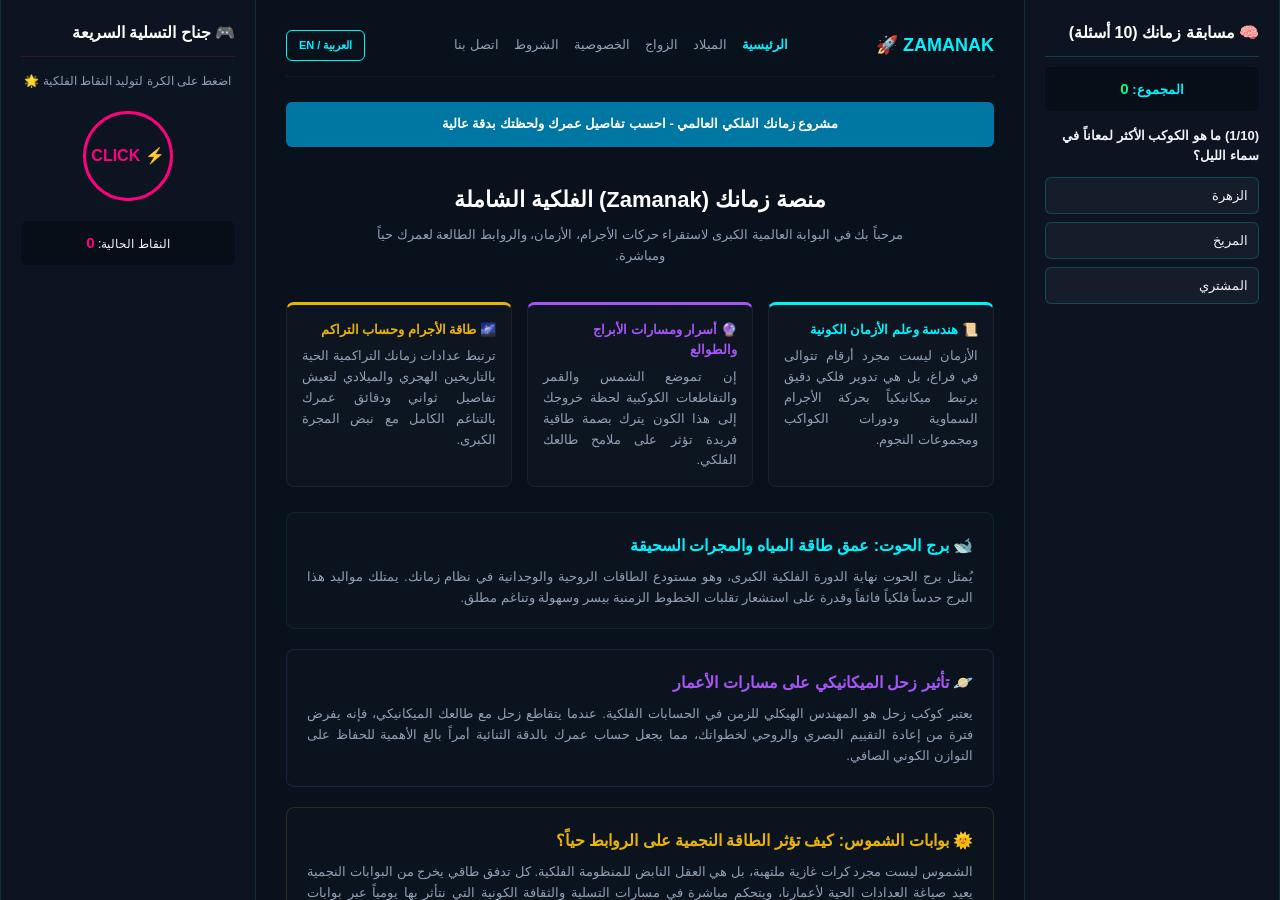
==== index.html @ 7b74ba45 "Update index.html" ====
<!DOCTYPE html>
<html lang="ar" dir="rtl">
<head>
    <meta charset="UTF-8">
    <meta name="viewport" content="width=device-width, initial-scale=1.0">
    <title>ZAMANAK - الرئيسية المصلحة</title>
  <link rel="stylesheet" href="style.css?v=1.1">

</head>
<body> 

    <div class="zamanak-container">
        
        <!-- 🧩 الجناح الأيسر: مسابقة الـ 10 أسئلة التفاعلية -->
        <div class="left-wing">
            <h3 id="leftWingTitle" style="font-size:16px; color:#fff;">🧠 مسابقة زمانك الفلكية</h3>
            <hr style="border:0; border-top:1px solid rgba(0,242,254,0.2); margin:10px 0;">
            
            <div class="quiz-counters">
                <span style="font-weight:bold; color:var(--neon-cyan);">المجموع: </span>
                <span id="liveQuizScore" style="color:#00ff87; font-weight:bold; font-size:15px;">0</span>
            </div>

            <div id="quizBox">
                <p id="quizQuestionText" style="font-weight:600; font-size:13px; margin-bottom:10px; color:var(--text-main);"></p>
                <div id="quizOptionsContainer"></div>
            </div>
        </div>

        <!-- 🚀 المحتوى المركزي: الكروت والمقالات الفلكية الوفيرة -->
        <div class="center-content">
            <header class="zamanak-header">
                <div style="font-weight:900; color:var(--neon-cyan); font-size:18px;">ZAMANAK 🚀</div>
                <nav class="zamanak-nav">
                    <a href="index.html" class="active">الرئيسية</a>
                    <a href="#">الميلاد</a>
                    <a href="#">الزواج</a>
                    <a href="#">الخصوصية</a>
                    <a href="#">الشروط</a>
                    <a href="#">اتصل بنا</a>
                </nav>
                <button id="langSwitcher" class="zamanak-btn" style="font-size:11px;">العربية / EN</button>
            </header>

            <div class="top-announcement" id="announcementText"></div>

            <section style="text-align:center; padding:10px 0;">
                <h1 id="mainTitleText" style="font-size:22px; color:#fff; margin-bottom:8px;"></h1>
                <p id="welcomeText" style="color:var(--text-muted); font-size:13px; max-width:550px; margin:0 auto;"></p>
            </section>

            <!-- صف الكروت الثلاثية المستقرة -->
            <div class="cards-row">
                <div class="zamanak-card">
                    <h4 id="c1Title" style="color:var(--neon-cyan); margin-bottom:6px;"></h4>
                    <p id="c1Desc" style="color:var(--text-muted); text-align:justify;"></p>
                </div>
                <div class="zamanak-card" style="border-top-color: #a855f7;">
                    <h4 id="c2Title" style="color:#a855f7; margin-bottom:6px;"></h4>
                    <p id="c2Desc" style="color:var(--text-muted); text-align:justify;"></p>
                </div>
                <div class="zamanak-card" style="border-top-color: #eab308;">
                    <h4 id="c3Title" style="color:#eab308; margin-bottom:6px;"></h4>
                    <p id="c3Desc" style="color:var(--text-muted); text-align:justify;"></p>
                </div>
            </div>

            <!-- المقالات الفلكية التخصصية لملء الفراغ -->
            <div class="article-box">
                <h3 id="art1TitleText"></h3>
                <p id="art1BodyText" style="color:var(--text-muted); font-size:13px; text-align:justify;"></p>
            </div>
            <div class="article-box" style="border-color: rgba(168, 85, 247, 0.15);">
                <h3 id="art2TitleText" style="color:#a855f7;"></h3>
                <p id="art2BodyText" style="color:var(--text-muted); font-size:13px; text-align:justify;"></p>
            </div>
            <div class="article-box" style="border-color: rgba(234, 179, 8, 0.15);">
                <h3 id="art3TitleText" style="color:#eab308;"></h3>
                <p id="art3BodyText" style="color:var(--text-muted); font-size:13px; text-align:justify;"></p>
            </div>
        </div>

        <!-- 🎮 الجناح الأيمن: لعبة تسلية الماوس السريعة -->
        <div class="right-wing">
            <h3 id="rightWingTitle" style="font-size:16px; color:#fff;">🎮 تسلية الماوس</h3>
            <hr style="border:0; border-top:1px solid rgba(255,0,127,0.2); margin:10px 0;">
            
            <div style="text-align:center; margin-top:15px;">
                <p style="font-size:12px; color:var(--text-muted);" id="clickActionText"></p>
                <div class="clicker-ball" id="mouseBallClicker">⚡ CLICK</div>
                
                <div style="background:rgba(0,0,0,0.3); padding:10px; border-radius:6px; font-size:12px; margin-top:15px;">
                    <span id="scorePrefix"></span>
                    <span id="liveGameScore" style="color:var(--neon-pink); font-weight:bold; font-size:15px;">0</span>
                </div>
            </div>
        </div>

    </div>

    <script src="script.js"></script>
</body>
</html>
---- style.css ----
/* --- إعدادات فلكية أساسية وجذور التصميم للمنصة --- */
:root {
    --bg-dark: #070b12;
    --neon-cyan: #00f2fe;
    --neon-pink: #ff007f;
    --neon-glow: 0 0 10px rgba(0, 242, 254, 0.3);
    --panel-bg: rgba(13, 22, 37, 0.85);
    --text-main: #f0f4f8;
    --text-muted: #8fa0b5;
}

* {
    box-sizing: border-box;
    margin: 0;
    padding: 0;
    font-family: 'Segoe UI', Tahoma, Geneva, Verdana, sans-serif;
}

body {
    background-color: var(--bg-dark);
    color: var(--text-main);
    overflow-x: hidden;
    line-height: 1.6;
}

/* --- نظام الروقان الثلاثي الحاسم والمثبت هندسياً --- */
.zamanak-container {
    display: flex;
    flex-direction: row; /* إلزام المتصفح بالترتيب الأفقي منعاً للقفز */
    width: 100%;
    min-height: 100vh;
}

/* الجناح الأيسر - مسابقة زمانك (20% ثابتة لا تزيد ولا تنقص) */
.left-wing {
    width: 20%;
    min-width: 20%;
    max-width: 20%;
    background: var(--panel-bg);
    border-left: 1px solid rgba(0, 242, 254, 0.15);
    border-right: 1px solid rgba(0, 242, 254, 0.15);
    padding: 20px;
    height: 100vh;
    overflow-y: auto;
}

/* المحتوى المركزي الفاخر الملموم (60% ثابتة ومحمية الحواف) */
.center-content {
    width: 60%;
    min-width: 60%;
    max-width: 60%;
    background: rgba(10, 17, 30, 0.95);
    padding: 30px;
    height: 100vh;
    overflow-y: auto;
}

/* الجناح الأيمن - التسلية السريعة (20% ثابتة لا تزيد ولا تنقص) */
.right-wing {
    width: 20%;
    min-width: 20%;
    max-width: 20%;
    background: var(--panel-bg);
    border-left: 1px solid rgba(0, 242, 254, 0.15);
    border-right: 1px solid rgba(0, 242, 254, 0.15);
    padding: 20px;
    height: 100vh;
    overflow-y: auto;
}
/* --- الكروت والمقالات والهيدر الملموم في المنتصف --- */
.zamanak-header {
    display: flex;
    justify-content: space-between;
    align-items: center;
    margin-bottom: 25px;
    padding-bottom: 15px;
    border-bottom: 1px solid rgba(255,255,255,0.05);
}

.zamanak-nav {
    display: flex;
    gap: 15px;
    font-size: 13px;
}

.zamanak-nav a {
    color: var(--text-muted);
    text-decoration: none;
}

.zamanak-nav a.active {
    color: var(--neon-cyan);
    font-weight: bold;
}

.top-announcement {
    background: #0076a3;
    color: #fff;
    padding: 12px;
    text-align: center;
    border-radius: 6px;
    margin-bottom: 25px;
    font-weight: bold;
    font-size: 13px;
}

.cards-row {
    display: flex;
    gap: 15px;
    margin: 25px 0;
}

.zamanak-card {
    flex: 1;
    background: rgba(255, 255, 255, 0.02);
    border: 1px solid rgba(255, 255, 255, 0.06);
    border-top: 3px solid var(--neon-cyan);
    border-radius: 8px;
    padding: 15px;
    font-size: 13px;
}

.article-box {
    background: rgba(255, 255, 255, 0.01);
    border: 1px solid rgba(0, 242, 254, 0.08);
    border-radius: 8px;
    padding: 20px;
    margin-bottom: 20px;
}

.article-box h3 {
    color: var(--neon-cyan);
    margin-bottom: 8px;
    font-size: 16px;
}

/* --- عناصر التحكم والخيارات التفاعلية للمسابقة واللعبة --- */
.quiz-counters {
    background: rgba(0, 0, 0, 0.3);
    padding: 10px;
    border-radius: 6px;
    margin-bottom: 15px;
    text-align: center;
    font-size: 13px;
}

.btn-option {
    display: block;
    width: 100%;
    background: rgba(255, 255, 255, 0.04);
    border: 1px solid rgba(0, 242, 254, 0.2);
    color: var(--text-main);
    padding: 10px;
    margin: 8px 0;
    border-radius: 6px;
    cursor: pointer;
    text-align: inherit;
    font-size: 13px;
}

.btn-option:hover {
    background: var(--neon-cyan);
    color: var(--bg-dark);
}

.zamanak-btn {
    background: transparent;
    border: 1px solid var(--neon-cyan);
    color: var(--neon-cyan);
    padding: 8px 12px;
    border-radius: 6px;
    cursor: pointer;
    font-weight: bold;
}

.clicker-ball {
    width: 90px;
    height: 90px;
    border: 3px solid var(--neon-pink);
    border-radius: 50%;
    margin: 20px auto;
    display: flex;
    align-items: center;
    justify-content: center;
    cursor: pointer;
    font-weight: bold;
    color: var(--neon-pink);
    user-select: none;
}

/* 📱 حماية وإخفاء الأجنحة التلقائي عند ضيق الشاشة */
@media (max-width: 1025px) {
    .left-wing, .right-wing {
        display: none !important;
    }
    .center-content {
        width: 100% !important;
        min-width: 100% !important;
        max-width: 100% !important;
    }
}
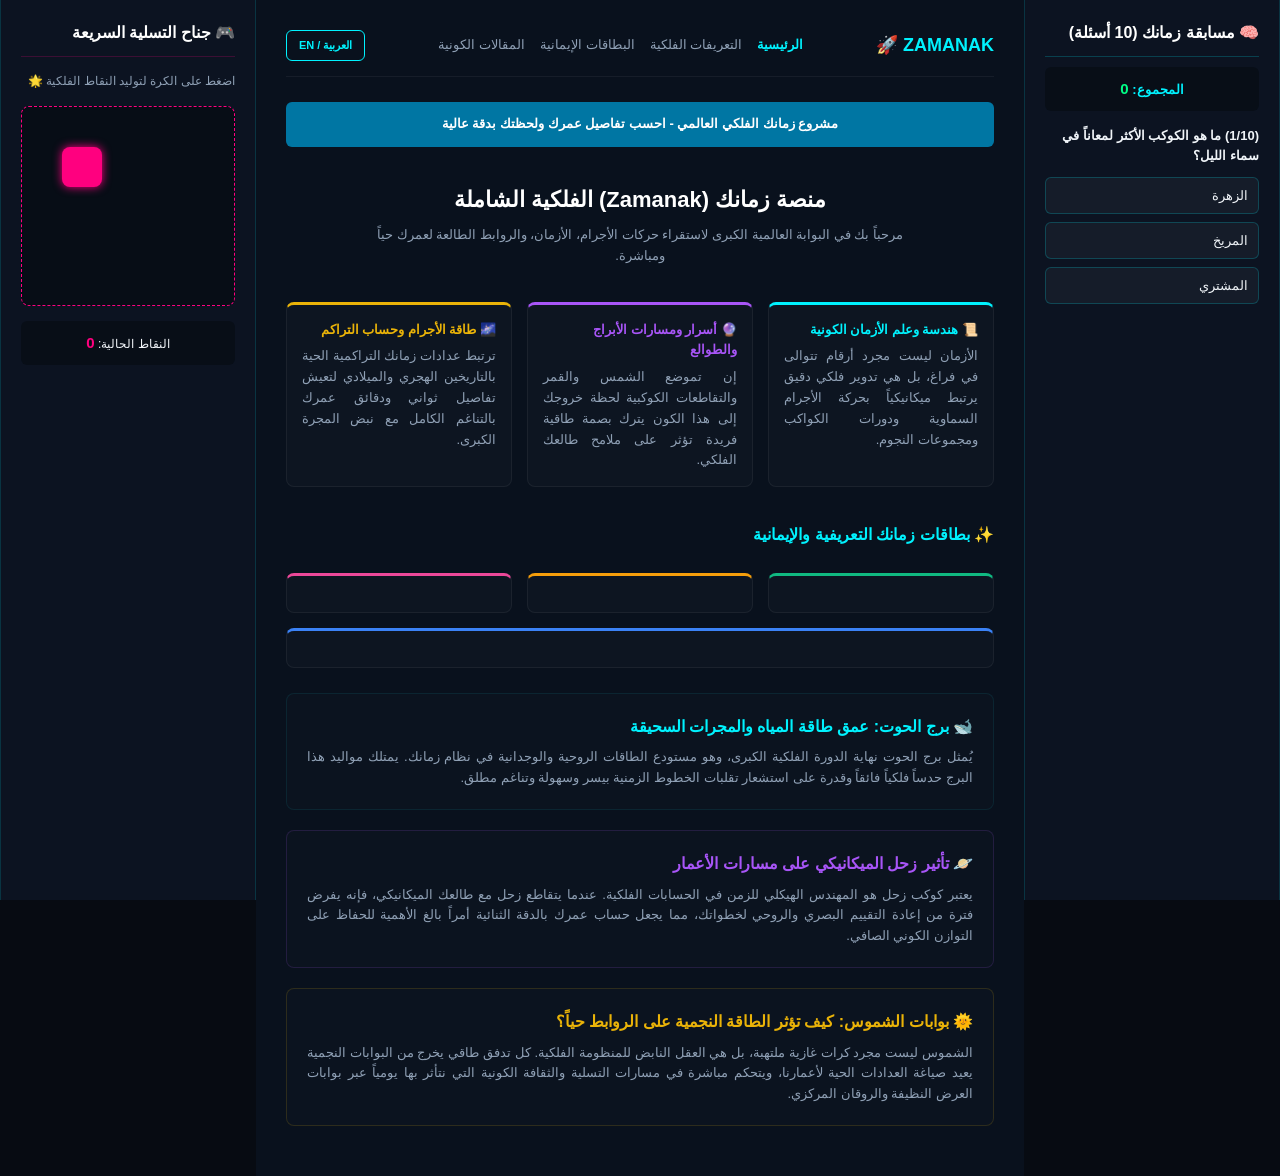
==== commit 84568605: "Update index.html" ====
--- a/index.html
+++ b/index.html
@@ -3,17 +3,17 @@
 <head>
     <meta charset="UTF-8">
     <meta name="viewport" content="width=device-width, initial-scale=1.0">
-    <title>ZAMANAK - الرئيسية المصلحة</title>
-  <link rel="stylesheet" href="style.css?v=1.1">
-
+    <title>ZAMANAK - المنصة الفلكية الشاملة</title>
+    <!-- تم إضافة علامة الإصدار لمنع تخزين المتصفح وإجبار جلب التعديل الفوري -->
+    <link rel="stylesheet" href="style.css?v=1.2">
 </head>
-<body> 
+<body>
 
     <div class="zamanak-container">
         
         <!-- 🧩 الجناح الأيسر: مسابقة الـ 10 أسئلة التفاعلية -->
         <div class="left-wing">
-            <h3 id="leftWingTitle" style="font-size:16px; color:#fff;">🧠 مسابقة زمانك الفلكية</h3>
+            <h3 id="leftWingTitle" style="font-size:16px; color:#fff;">🧠 مسابقة زمانك</h3>
             <hr style="border:0; border-top:1px solid rgba(0,242,254,0.2); margin:10px 0;">
             
             <div class="quiz-counters">
@@ -27,17 +27,16 @@
             </div>
         </div>
 
-        <!-- 🚀 المحتوى المركزي: الكروت والمقالات الفلكية الوفيرة -->
+        <!-- 🚀 المحتوى المركزي: الكروت، البطاقات التعريفية الجديدة والمقالات الوفيرة -->
         <div class="center-content">
             <header class="zamanak-header">
                 <div style="font-weight:900; color:var(--neon-cyan); font-size:18px;">ZAMANAK 🚀</div>
+                <!-- تم ضبط الروابط للتنقل الميكانيكي داخل الصفحة بالـ ID المستقر -->
                 <nav class="zamanak-nav">
                     <a href="index.html" class="active">الرئيسية</a>
-                    <a href="#">الميلاد</a>
-                    <a href="#">الزواج</a>
-                    <a href="#">الخصوصية</a>
-                    <a href="#">الشروط</a>
-                    <a href="#">اتصل بنا</a>
+                    <a onclick="scrollToSection('cards-section')">التعريفات الفلكية</a>
+                    <a onclick="scrollToSection('islamic-section')">البطاقات الإيمانية</a>
+                    <a onclick="scrollToSection('articles-section')">المقالات الكونية</a>
                 </nav>
                 <button id="langSwitcher" class="zamanak-btn" style="font-size:11px;">العربية / EN</button>
             </header>
@@ -49,8 +48,8 @@
                 <p id="welcomeText" style="color:var(--text-muted); font-size:13px; max-width:550px; margin:0 auto;"></p>
             </section>
 
-            <!-- صف الكروت الثلاثية المستقرة -->
-            <div class="cards-row">
+            <!-- قسم كروت المعمارية الفلكية الثلاثية المستقرة -->
+            <div class="cards-row" id="cards-section">
                 <div class="zamanak-card">
                     <h4 id="c1Title" style="color:var(--neon-cyan); margin-bottom:6px;"></h4>
                     <p id="c1Desc" style="color:var(--text-muted); text-align:justify;"></p>
@@ -65,31 +64,58 @@
                 </div>
             </div>
 
-            <!-- المقالات الفلكية التخصصية لملء الفراغ -->
-            <div class="article-box">
-                <h3 id="art1TitleText"></h3>
-                <p id="art1BodyText" style="color:var(--text-muted); font-size:13px; text-align:justify;"></p>
+            <!-- 📜 البطاقات التعريفية الأربعة الإضافية (الأبراج، الأشهر الحرم، المناسبات، الاستغفار) -->
+            <h2 style="font-size:16px; margin-top:35px; color:var(--neon-cyan);" id="islamic-section">✨ بطاقات زمانك التعريفية والإيمانية</h2>
+            <div class="cards-row">
+                <div class="zamanak-card" style="border-top-color: #10b981;">
+                    <h4 id="infoCard1Title" style="color:#10b981; margin-bottom:6px;"></h4>
+                    <p id="infoCard1Desc" style="color:var(--text-muted); text-align:justify;"></p>
+                </div>
+                <div class="zamanak-card" style="border-top-color: #f59e0b;">
+                    <h4 id="infoCard2Title" style="color:#f59e0b; margin-bottom:6px;"></h4>
+                    <p id="infoCard2Desc" style="color:var(--text-muted); text-align:justify;"></p>
+                </div>
+                <div class="zamanak-card" style="border-top-color: #ec4899;">
+                    <h4 id="infoCard3Title" style="color:#ec4899; margin-bottom:6px;"></h4>
+                    <p id="infoCard3Desc" style="color:var(--text-muted); text-align:justify;"></p>
+                </div>
+                <div class="zamanak-card" style="border-top-color: #3b82f6;">
+                    <h4 id="infoCard4Title" style="color:#3b82f6; margin-bottom:6px;"></h4>
+                    <p id="infoCard4Desc" style="color:var(--text-muted); text-align:justify;"></p>
+                </div>
             </div>
-            <div class="article-box" style="border-color: rgba(168, 85, 247, 0.15);">
-                <h3 id="art2TitleText" style="color:#a855f7;"></h3>
-                <p id="art2BodyText" style="color:var(--text-muted); font-size:13px; text-align:justify;"></p>
-            </div>
-            <div class="article-box" style="border-color: rgba(234, 179, 8, 0.15);">
-                <h3 id="art3TitleText" style="color:#eab308;"></h3>
-                <p id="art3BodyText" style="color:var(--text-muted); font-size:13px; text-align:justify;"></p>
+
+            <!-- المقالات الفلكية التخصصية لملء النصف الفارغ -->
+            <div id="articles-section" style="margin-top:20px;">
+                <div class="article-box">
+                    <h3 id="art1TitleText"></h3>
+                    <p id="art1BodyText" style="color:var(--text-muted); font-size:13px; text-align:justify;"></p>
+                </div>
+                <div class="article-box" style="border-color: rgba(168, 85, 247, 0.15);">
+                    <h3 id="art2TitleText" style="color:#a855f7;"></h3>
+                    <p id="art2BodyText" style="color:var(--text-muted); font-size:13px; text-align:justify;"></p>
+                </div>
+                <div class="article-box" style="border-color: rgba(234, 179, 8, 0.15);">
+                    <h3 id="art3TitleText" style="color:#eab308;"></h3>
+                    <p id="art3BodyText" style="color:var(--text-muted); font-size:13px; text-align:justify;"></p>
+                </div>
             </div>
         </div>
 
-        <!-- 🎮 الجناح الأيمن: لعبة تسلية الماوس السريعة -->
+        <!-- 🎮 الجناح الأيمن: لعبة تسلية مكعب النيون لكسر الملل -->
         <div class="right-wing">
-            <h3 id="rightWingTitle" style="font-size:16px; color:#fff;">🎮 تسلية الماوس</h3>
+            <h3 id="rightWingTitle" style="font-size:16px; color:#fff;">🎮 جناح التسلية السريعة</h3>
             <hr style="border:0; border-top:1px solid rgba(255,0,127,0.2); margin:10px 0;">
             
-            <div style="text-align:center; margin-top:15px;">
+            <div style="margin-top:15px;">
                 <p style="font-size:12px; color:var(--text-muted);" id="clickActionText"></p>
-                <div class="clicker-ball" id="mouseBallClicker">⚡ CLICK</div>
                 
-                <div style="background:rgba(0,0,0,0.3); padding:10px; border-radius:6px; font-size:12px; margin-top:15px;">
+                <!-- ميدان لعبة مكعب النيون الطائر لكسر الملل بضغط الماوس -->
+                <div class="game-box">
+                    <div class="neon-target" id="neonCubeGame"></div>
+                </div>
+                
+                <div style="background:rgba(0,0,0,0.3); padding:10px; border-radius:6px; font-size:12px; margin-top:15px; text-align:center;">
                     <span id="scorePrefix"></span>
                     <span id="liveGameScore" style="color:var(--neon-pink); font-weight:bold; font-size:15px;">0</span>
                 </div>
--- a/style.css
+++ b/style.css
@@ -14,6 +14,7 @@
     margin: 0;
     padding: 0;
     font-family: 'Segoe UI', Tahoma, Geneva, Verdana, sans-serif;
+    scroll-behavior: smooth; /* لتأمين الانتقال السلس عند ضغط التبويبات */
 }
 
 body {
@@ -26,48 +27,47 @@
 /* --- نظام الروقان الثلاثي الحاسم والمثبت هندسياً --- */
 .zamanak-container {
     display: flex;
-    flex-direction: row; /* إلزام المتصفح بالترتيب الأفقي منعاً للقفز */
+    flex-direction: row;
     width: 100%;
     min-height: 100vh;
 }
 
-/* الجناح الأيسر - مسابقة زمانك (20% ثابتة لا تزيد ولا تنقص) */
+/* الجناح الأيسر - مسابقة زمانك */
 .left-wing {
     width: 20%;
-    min-width: 20%;
-    max-width: 20%;
+    min-width: 250px;
     background: var(--panel-bg);
     border-left: 1px solid rgba(0, 242, 254, 0.15);
     border-right: 1px solid rgba(0, 242, 254, 0.15);
     padding: 20px;
     height: 100vh;
+    position: sticky;
+    top: 0;
     overflow-y: auto;
 }
 
-/* المحتوى المركزي الفاخر الملموم (60% ثابتة ومحمية الحواف) */
+/* المحتوى المركزي الفاخر الملموم */
 .center-content {
-    width: 60%;
-    min-width: 60%;
-    max-width: 60%;
+    flex: 1;
     background: rgba(10, 17, 30, 0.95);
     padding: 30px;
-    height: 100vh;
-    overflow-y: auto;
-}
-
-/* الجناح الأيمن - التسلية السريعة (20% ثابتة لا تزيد ولا تنقص) */
+}
+
+/* الجناح الأيمن - التسلية السريعة */
 .right-wing {
     width: 20%;
-    min-width: 20%;
-    max-width: 20%;
+    min-width: 250px;
     background: var(--panel-bg);
     border-left: 1px solid rgba(0, 242, 254, 0.15);
     border-right: 1px solid rgba(0, 242, 254, 0.15);
     padding: 20px;
     height: 100vh;
+    position: sticky;
+    top: 0;
     overflow-y: auto;
 }
-/* --- الكروت والمقالات والهيدر الملموم في المنتصف --- */
+
+/* التبويبات وهيدر المنصة */
 .zamanak-header {
     display: flex;
     justify-content: space-between;
@@ -81,14 +81,17 @@
     display: flex;
     gap: 15px;
     font-size: 13px;
+    flex-wrap: wrap;
 }
 
 .zamanak-nav a {
     color: var(--text-muted);
     text-decoration: none;
-}
-
-.zamanak-nav a.active {
+    cursor: pointer;
+    transition: color 0.2s;
+}
+
+.zamanak-nav a:hover, .zamanak-nav a.active {
     color: var(--neon-cyan);
     font-weight: bold;
 }
@@ -104,14 +107,17 @@
     font-size: 13px;
 }
 
+/* شبكة كروت زمانك (الثلاثية والرباعية الجديدة) */
 .cards-row {
     display: flex;
     gap: 15px;
     margin: 25px 0;
+    flex-wrap: wrap;
 }
 
 .zamanak-card {
     flex: 1;
+    min-width: 200px;
     background: rgba(255, 255, 255, 0.02);
     border: 1px solid rgba(255, 255, 255, 0.06);
     border-top: 3px solid var(--neon-cyan);
@@ -120,6 +126,7 @@
     font-size: 13px;
 }
 
+/* كتل ومقالات العرض الفاخرة */
 .article-box {
     background: rgba(255, 255, 255, 0.01);
     border: 1px solid rgba(0, 242, 254, 0.08);
@@ -134,7 +141,7 @@
     font-size: 16px;
 }
 
-/* --- عناصر التحكم والخيارات التفاعلية للمسابقة واللعبة --- */
+/* المسابقة الثقافية التفاعلية */
 .quiz-counters {
     background: rgba(0, 0, 0, 0.3);
     padding: 10px;
@@ -173,29 +180,42 @@
     font-weight: bold;
 }
 
-.clicker-ball {
-    width: 90px;
-    height: 90px;
-    border: 3px solid var(--neon-pink);
-    border-radius: 50%;
-    margin: 20px auto;
-    display: flex;
-    align-items: center;
-    justify-content: center;
-    cursor: pointer;
-    font-weight: bold;
-    color: var(--neon-pink);
-    user-select: none;
-}
-
-/* 📱 حماية وإخفاء الأجنحة التلقائي عند ضيق الشاشة */
-@media (max-width: 1025px) {
+/* --- ميدان لعبة النيون لكسر الملل --- */
+.game-box {
+    background: rgba(0,0,0,0.3);
+    border: 1px dashed var(--neon-pink);
+    border-radius: 8px;
+    height: 200px;
+    position: relative;
+    overflow: hidden;
+    margin-top: 15px;
+}
+
+.neon-target {
+    width: 40px;
+    height: 40px;
+    background: var(--neon-pink);
+    border-radius: 8px;
+    box-shadow: 0 0 10px var(--neon-pink);
+    position: absolute;
+    cursor: pointer;
+    top: 40px;
+    left: 40px;
+    transition: all 0.4s ease; /* سرعة القفز عند ضغط الماوس */
+}
+
+/* 📱 هيدروليك تكيفي ميكانيكي (تنزل الأجنحة أسفل المحتوى المركزي عند ضيق الشاشة بدل الاختفاء) */
+@media (max-width: 1100px) {
+    .zamanak-container {
+        flex-direction: column;
+    }
     .left-wing, .right-wing {
-        display: none !important;
+        width: 100% !important;
+        max-width: 100% !important;
+        min-width: 100% !important;
+        height: auto !important;
+        position: relative !important;
+        border: none;
+        border-top: 2px solid rgba(0, 242, 254, 0.15);
     }
-    .center-content {
-        width: 100% !important;
-        min-width: 100% !important;
-        max-width: 100% !important;
-    }
-}
+}
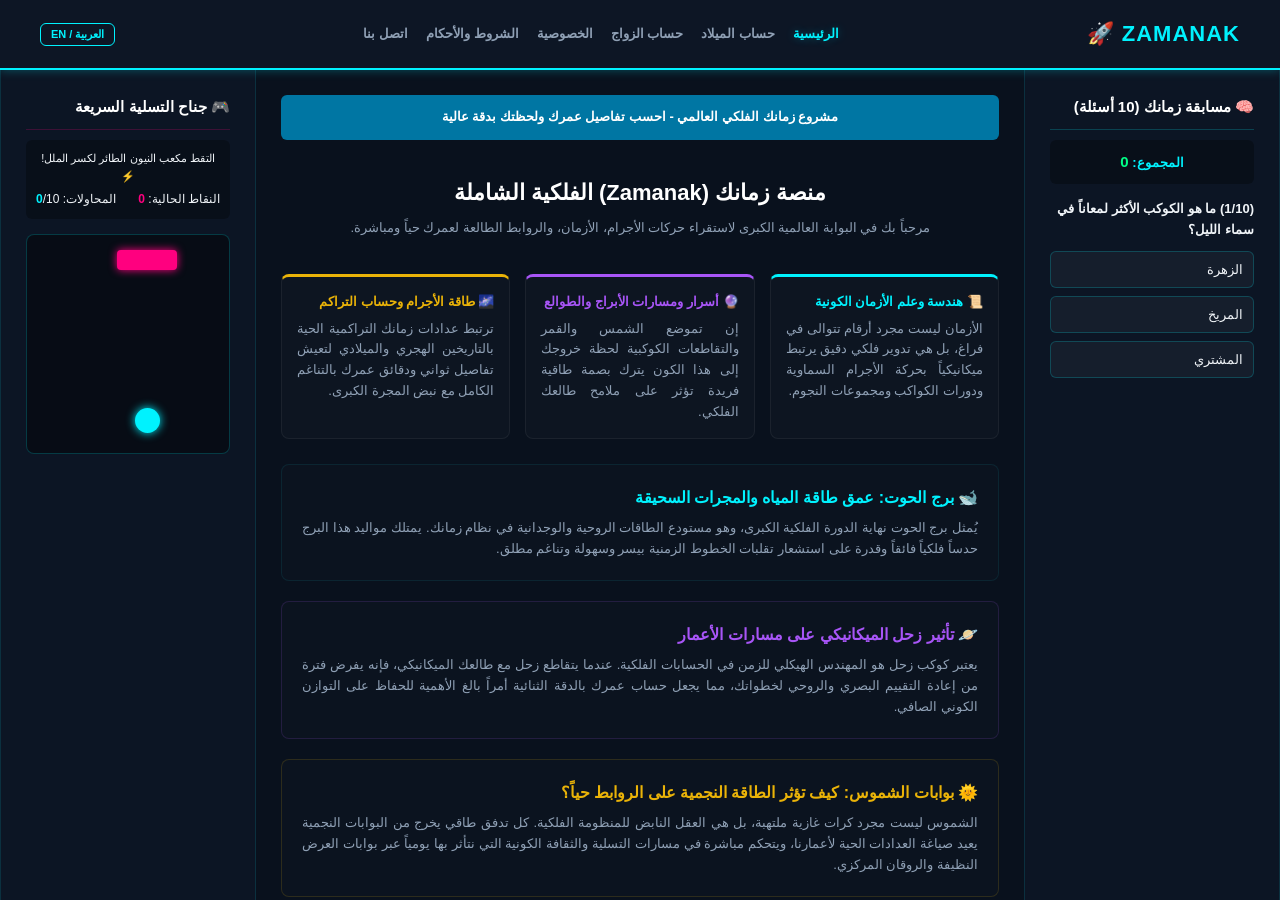
==== commit 8e3e8404: "Update index.html" ====
--- a/index.html
+++ b/index.html
@@ -3,17 +3,33 @@
 <head>
     <meta charset="UTF-8">
     <meta name="viewport" content="width=device-width, initial-scale=1.0">
-    <title>ZAMANAK - المنصة الفلكية الشاملة</title>
-    <!-- تم إضافة علامة الإصدار لمنع تخزين المتصفح وإجبار جلب التعديل الفوري -->
-    <link rel="stylesheet" href="style.css?v=1.2">
+    <title>ZAMANAK - الرئيسية المصلحة بالكامل</title>
+    <!-- كسر كاش المتصفح بإصدار محدث وحاسم لثبات المعمارية -->
+    <link rel="stylesheet" href="style.css?v=1.3">
 </head>
 <body>
 
-    <div class="zamanak-container">
+    <!-- 🏛️ الترويسة العلوية الثابتة والمحجوزة هندسياً عبر كامل الشاشة (تظل ثابتة عند النزول) -->
+    <header class="zamanak-navbar-fixed">
+        <div class="nav-brand">ZAMANAK 🚀</div>
+        <!-- تبويبات مشروع زمانك السبعة الفلكية الرسمية والحقيقية الانتقال -->
+        <nav class="nav-links-wrap">
+            <a href="index.html" class="active">الرئيسية</a>
+            <a href="birth.html">حساب الميلاد</a>
+            <a href="marriage.html">حساب الزواج</a>
+            <a href="privacy.html">الخصوصية</a>
+            <a href="terms.html">الشروط والأحكام</a>
+            <a href="contact.html">اتصل بنا</a>
+        </nav>
+        <button id="langSwitcher" class="zamanak-btn" style="font-size:11px; padding:4px 10px;">العربية / EN</button>
+    </header>
+
+    <!-- نظام الشبكة الحاسم خالي الأخطاء -->
+    <div class="zamanak-grid-core">
         
         <!-- 🧩 الجناح الأيسر: مسابقة الـ 10 أسئلة التفاعلية -->
         <div class="left-wing">
-            <h3 id="leftWingTitle" style="font-size:16px; color:#fff;">🧠 مسابقة زمانك</h3>
+            <h3 id="leftWingTitle" style="font-size:15px; color:#fff;">🧠 مسابقة زمانك الفلكية</h3>
             <hr style="border:0; border-top:1px solid rgba(0,242,254,0.2); margin:10px 0;">
             
             <div class="quiz-counters">
@@ -27,29 +43,17 @@
             </div>
         </div>
 
-        <!-- 🚀 المحتوى المركزي: الكروت، البطاقات التعريفية الجديدة والمقالات الوفيرة -->
+        <!-- 🚀 المحتوى المركزي الفخم: الكروت والمقالات الفلكية لملء الفراغ الكلي -->
         <div class="center-content">
-            <header class="zamanak-header">
-                <div style="font-weight:900; color:var(--neon-cyan); font-size:18px;">ZAMANAK 🚀</div>
-                <!-- تم ضبط الروابط للتنقل الميكانيكي داخل الصفحة بالـ ID المستقر -->
-                <nav class="zamanak-nav">
-                    <a href="index.html" class="active">الرئيسية</a>
-                    <a onclick="scrollToSection('cards-section')">التعريفات الفلكية</a>
-                    <a onclick="scrollToSection('islamic-section')">البطاقات الإيمانية</a>
-                    <a onclick="scrollToSection('articles-section')">المقالات الكونية</a>
-                </nav>
-                <button id="langSwitcher" class="zamanak-btn" style="font-size:11px;">العربية / EN</button>
-            </header>
-
             <div class="top-announcement" id="announcementText"></div>
 
             <section style="text-align:center; padding:10px 0;">
                 <h1 id="mainTitleText" style="font-size:22px; color:#fff; margin-bottom:8px;"></h1>
-                <p id="welcomeText" style="color:var(--text-muted); font-size:13px; max-width:550px; margin:0 auto;"></p>
+                <p id="welcomeText" style="color:var(--text-muted); font-size:13px; max-width:600px; margin:0 auto;"></p>
             </section>
 
-            <!-- قسم كروت المعمارية الفلكية الثلاثية المستقرة -->
-            <div class="cards-row" id="cards-section">
+            <!-- صف الكروت الثلاثية المستقرة -->
+            <div class="cards-row">
                 <div class="zamanak-card">
                     <h4 id="c1Title" style="color:var(--neon-cyan); margin-bottom:6px;"></h4>
                     <p id="c1Desc" style="color:var(--text-muted); text-align:justify;"></p>
@@ -64,62 +68,42 @@
                 </div>
             </div>
 
-            <!-- 📜 البطاقات التعريفية الأربعة الإضافية (الأبراج، الأشهر الحرم، المناسبات، الاستغفار) -->
-            <h2 style="font-size:16px; margin-top:35px; color:var(--neon-cyan);" id="islamic-section">✨ بطاقات زمانك التعريفية والإيمانية</h2>
-            <div class="cards-row">
-                <div class="zamanak-card" style="border-top-color: #10b981;">
-                    <h4 id="infoCard1Title" style="color:#10b981; margin-bottom:6px;"></h4>
-                    <p id="infoCard1Desc" style="color:var(--text-muted); text-align:justify;"></p>
-                </div>
-                <div class="zamanak-card" style="border-top-color: #f59e0b;">
-                    <h4 id="infoCard2Title" style="color:#f59e0b; margin-bottom:6px;"></h4>
-                    <p id="infoCard2Desc" style="color:var(--text-muted); text-align:justify;"></p>
-                </div>
-                <div class="zamanak-card" style="border-top-color: #ec4899;">
-                    <h4 id="infoCard3Title" style="color:#ec4899; margin-bottom:6px;"></h4>
-                    <p id="infoCard3Desc" style="color:var(--text-muted); text-align:justify;"></p>
-                </div>
-                <div class="zamanak-card" style="border-top-color: #3b82f6;">
-                    <h4 id="infoCard4Title" style="color:#3b82f6; margin-bottom:6px;"></h4>
-                    <p id="infoCard4Desc" style="color:var(--text-muted); text-align:justify;"></p>
-                </div>
+            <!-- المقالات الفلكية التخصصية الوفيرة -->
+            <div class="article-box">
+                <h3 id="art1TitleText"></h3>
+                <p id="art1BodyText" style="color:var(--text-muted); font-size:13px; text-align:justify;"></p>
             </div>
-
-            <!-- المقالات الفلكية التخصصية لملء النصف الفارغ -->
-            <div id="articles-section" style="margin-top:20px;">
-                <div class="article-box">
-                    <h3 id="art1TitleText"></h3>
-                    <p id="art1BodyText" style="color:var(--text-muted); font-size:13px; text-align:justify;"></p>
-                </div>
-                <div class="article-box" style="border-color: rgba(168, 85, 247, 0.15);">
-                    <h3 id="art2TitleText" style="color:#a855f7;"></h3>
-                    <p id="art2BodyText" style="color:var(--text-muted); font-size:13px; text-align:justify;"></p>
-                </div>
-                <div class="article-box" style="border-color: rgba(234, 179, 8, 0.15);">
-                    <h3 id="art3TitleText" style="color:#eab308;"></h3>
-                    <p id="art3BodyText" style="color:var(--text-muted); font-size:13px; text-align:justify;"></p>
-                </div>
+            <div class="article-box" style="border-color: rgba(168, 85, 247, 0.15);">
+                <h3 id="art2TitleText" style="color:#a855f7;"></h3>
+                <p id="art2BodyText" style="color:var(--text-muted); font-size:13px; text-align:justify;"></p>
+            </div>
+            <div class="article-box" style="border-color: rgba(234, 179, 8, 0.15);">
+                <h3 id="art3TitleText" style="color:#eab308;"></h3>
+                <p id="art3BodyText" style="color:var(--text-muted); font-size:13px; text-align:justify;"></p>
             </div>
         </div>
 
-        <!-- 🎮 الجناح الأيمن: لعبة تسلية مكعب النيون لكسر الملل -->
+        <!-- 🎮 الجناح الأيمن: لعبة ركل الكرة الفلكية نحو الهدف (ذات نهاية محددة) -->
         <div class="right-wing">
-            <h3 id="rightWingTitle" style="font-size:16px; color:#fff;">🎮 جناح التسلية السريعة</h3>
+            <h3 id="rightWingTitle" style="font-size:15px; color:#fff;">🎮 جناح التسلية وإنهاء الملل</h3>
             <hr style="border:0; border-top:1px solid rgba(255,0,127,0.2); margin:10px 0;">
             
-            <div style="margin-top:15px;">
-                <p style="font-size:12px; color:var(--text-muted);" id="clickActionText"></p>
-                
-                <!-- ميدان لعبة مكعب النيون الطائر لكسر الملل بضغط الماوس -->
-                <div class="game-box">
-                    <div class="neon-target" id="neonCubeGame"></div>
-                </div>
-                
-                <div style="background:rgba(0,0,0,0.3); padding:10px; border-radius:6px; font-size:12px; margin-top:15px; text-align:center;">
-                    <span id="scorePrefix"></span>
-                    <span id="liveGameScore" style="color:var(--neon-pink); font-weight:bold; font-size:15px;">0</span>
+            <div class="game-counters">
+                <p id="clickActionText" style="font-size:11px; margin-bottom:5px;"></p>
+                <div style="display:flex; justify-content:space-between; font-size:12px; margin-top:5px;">
+                    <div><span id="scorePrefix">النقاط: </span><span id="liveGameScore" style="color:var(--neon-pink); font-weight:bold;">0</span></div>
+                    <div><span>المحاولات: </span><span id="gameShotsCount" style="color:var(--neon-cyan); font-weight:bold;">0</span>/10</div>
                 </div>
             </div>
+            
+            <!-- ميدان اللعبة الكونية الميكانيكية -->
+            <div class="pitch-container" id="gamePitch">
+                <div class="astral-goal-post" id="goalPost"></div>
+                <div class="cosmic-ball" id="shootBall"></div>
+            </div>
+            
+            <!-- لوحة إعلان انتهاء اللعبة المخفية تلقائياً -->
+            <div id="gameResultAlert" style="display:none; margin-top:12px; background:rgba(255,0,127,0.15); border:1px solid var(--neon-pink); padding:10px; border-radius:6px; text-align:center; font-size:12px;"></div>
         </div>
 
     </div>
--- a/style.css
+++ b/style.css
@@ -1,10 +1,10 @@
-/* --- إعدادات فلكية أساسية وجذور التصميم للمنصة --- */
+/* --- جذور وعمارة الروقان الفلكي الموحد --- */
 :root {
     --bg-dark: #070b12;
     --neon-cyan: #00f2fe;
     --neon-pink: #ff007f;
     --neon-glow: 0 0 10px rgba(0, 242, 254, 0.3);
-    --panel-bg: rgba(13, 22, 37, 0.85);
+    --panel-bg: rgba(13, 22, 37, 0.95);
     --text-main: #f0f4f8;
     --text-muted: #8fa0b5;
 }
@@ -14,7 +14,7 @@
     margin: 0;
     padding: 0;
     font-family: 'Segoe UI', Tahoma, Geneva, Verdana, sans-serif;
-    scroll-behavior: smooth; /* لتأمين الانتقال السلس عند ضغط التبويبات */
+    scroll-behavior: smooth;
 }
 
 body {
@@ -22,80 +22,81 @@
     color: var(--text-main);
     overflow-x: hidden;
     line-height: 1.6;
-}
-
-/* --- نظام الروقان الثلاثي الحاسم والمثبت هندسياً --- */
-.zamanak-container {
-    display: flex;
-    flex-direction: row;
-    width: 100%;
-    min-height: 100vh;
-}
-
-/* الجناح الأيسر - مسابقة زمانك */
-.left-wing {
-    width: 20%;
-    min-width: 250px;
-    background: var(--panel-bg);
-    border-left: 1px solid rgba(0, 242, 254, 0.15);
-    border-right: 1px solid rgba(0, 242, 254, 0.15);
-    padding: 20px;
-    height: 100vh;
-    position: sticky;
+    padding-top: 70px; /* عزل مساحة لحماية الترويسة العلوية الثابتة المطلقة */
+}
+
+/* --- 🏛️ ترويسة الصفحة الثابتة والصلبة (Sticky Navbar) --- */
+.zamanak-navbar-fixed {
+    position: fixed;
     top: 0;
-    overflow-y: auto;
-}
-
-/* المحتوى المركزي الفاخر الملموم */
-.center-content {
-    flex: 1;
-    background: rgba(10, 17, 30, 0.95);
-    padding: 30px;
-}
-
-/* الجناح الأيمن - التسلية السريعة */
-.right-wing {
-    width: 20%;
-    min-width: 250px;
-    background: var(--panel-bg);
-    border-left: 1px solid rgba(0, 242, 254, 0.15);
-    border-right: 1px solid rgba(0, 242, 254, 0.15);
-    padding: 20px;
-    height: 100vh;
-    position: sticky;
-    top: 0;
-    overflow-y: auto;
-}
-
-/* التبويبات وهيدر المنصة */
-.zamanak-header {
+    left: 0;
+    width: 100vw;
+    height: 70px;
+    background: #0d1625;
+    border-bottom: 2px solid var(--neon-cyan);
+    box-shadow: var(--neon-glow);
     display: flex;
     justify-content: space-between;
     align-items: center;
-    margin-bottom: 25px;
-    padding-bottom: 15px;
-    border-bottom: 1px solid rgba(255,255,255,0.05);
-}
-
-.zamanak-nav {
+    padding: 0 40px;
+    z-index: 9999; /* جعل الترويسة فوق جميع الأجنحة والمقالات عند التمرير */
+}
+
+.nav-brand {
+    font-weight: 900;
+    color: var(--neon-cyan);
+    font-size: 22px;
+    letter-spacing: 1px;
+}
+
+.nav-links-wrap {
     display: flex;
-    gap: 15px;
-    font-size: 13px;
-    flex-wrap: wrap;
-}
-
-.zamanak-nav a {
+    gap: 18px;
+}
+
+.nav-links-wrap a {
     color: var(--text-muted);
     text-decoration: none;
-    cursor: pointer;
+    font-size: 13px;
+    font-weight: 600;
     transition: color 0.2s;
 }
 
-.zamanak-nav a:hover, .zamanak-nav a.active {
-    color: var(--neon-cyan);
-    font-weight: bold;
-}
-
+.nav-links-wrap a:hover, .nav-links-wrap a.active {
+    color: var(--neon-cyan);
+    text-shadow: var(--neon-glow);
+}
+
+/* --- نظام التقطيع الثلاثي المستقر بالـ Grid الصارم --- */
+.zamanak-grid-core {
+    display: grid;
+    grid-template-columns: 20% 60% 20%;
+    width: 100vw;
+    min-height: calc(100vh - 70px);
+}
+
+.left-wing, .center-content, .right-wing {
+    padding: 25px;
+    height: calc(100vh - 70px);
+    overflow-y: auto;
+}
+
+.left-wing {
+    background: var(--panel-bg);
+    border-left: 1px solid rgba(0, 242, 254, 0.12);
+    border-right: 1px solid rgba(0, 242, 254, 0.12);
+}
+
+.center-content {
+    background: rgba(10, 17, 30, 0.95);
+}
+
+.right-wing {
+    background: var(--panel-bg);
+    border-left: 1px solid rgba(0, 242, 254, 0.12);
+    border-right: 1px solid rgba(0, 242, 254, 0.12);
+}
+/* --- الكروت والمقالات التخصصية لزمانك --- */
 .top-announcement {
     background: #0076a3;
     color: #fff;
@@ -107,7 +108,6 @@
     font-size: 13px;
 }
 
-/* شبكة كروت زمانك (الثلاثية والرباعية الجديدة) */
 .cards-row {
     display: flex;
     gap: 15px;
@@ -117,7 +117,7 @@
 
 .zamanak-card {
     flex: 1;
-    min-width: 200px;
+    min-width: 180px;
     background: rgba(255, 255, 255, 0.02);
     border: 1px solid rgba(255, 255, 255, 0.06);
     border-top: 3px solid var(--neon-cyan);
@@ -126,7 +126,6 @@
     font-size: 13px;
 }
 
-/* كتل ومقالات العرض الفاخرة */
 .article-box {
     background: rgba(255, 255, 255, 0.01);
     border: 1px solid rgba(0, 242, 254, 0.08);
@@ -141,8 +140,8 @@
     font-size: 16px;
 }
 
-/* المسابقة الثقافية التفاعلية */
-.quiz-counters {
+/* --- عناصر التحكم بالخيارات والمسابقة المتطورة --- */
+.quiz-counters, .game-counters {
     background: rgba(0, 0, 0, 0.3);
     padding: 10px;
     border-radius: 6px;
@@ -180,42 +179,50 @@
     font-weight: bold;
 }
 
-/* --- ميدان لعبة النيون لكسر الملل --- */
-.game-box {
-    background: rgba(0,0,0,0.3);
-    border: 1px dashed var(--neon-pink);
+/* --- ⚽ ميدان لعبة ضرب الكرة على الهدف (محدودة بـ 10 محاولات) --- */
+.pitch-container {
+    background: rgba(0,0,0,0.4);
+    border: 1px solid rgba(0, 242, 254, 0.2);
     border-radius: 8px;
-    height: 200px;
+    height: 220px;
     position: relative;
     overflow: hidden;
     margin-top: 15px;
 }
 
-.neon-target {
-    width: 40px;
-    height: 40px;
+/* الهدف الفلكي السابح (المرمى) */
+.astral-goal-post {
+    width: 60px;
+    height: 20px;
     background: var(--neon-pink);
-    border-radius: 8px;
-    box-shadow: 0 0 10px var(--neon-pink);
+    border-radius: 4px;
+    box-shadow: 0 0 8px var(--neon-pink);
     position: absolute;
+    top: 15px;
+    left: 90px;
+    transition: left 0.3s linear;
+}
+
+/* الكرة الكونية المنتظرة للركل */
+.cosmic-ball {
+    width: 25px;
+    height: 25px;
+    background: var(--neon-cyan);
+    border-radius: 50%;
+    box-shadow: 0 0 10px var(--neon-cyan);
+    position: absolute;
+    bottom: 20px;
+    left: 108px;
     cursor: pointer;
-    top: 40px;
-    left: 40px;
-    transition: all 0.4s ease; /* سرعة القفز عند ضغط الماوس */
-}
-
-/* 📱 هيدروليك تكيفي ميكانيكي (تنزل الأجنحة أسفل المحتوى المركزي عند ضيق الشاشة بدل الاختفاء) */
+    transition: bottom 0.4s cubic-bezier(0.25, 0.46, 0.45, 0.94);
+}
+
+/* 📱 إخفاء الأجنحة التلقائي والتكيفي للشاشات الصغيرة */
 @media (max-width: 1100px) {
-    .zamanak-container {
-        flex-direction: column;
+    .zamanak-grid-core {
+        grid-template-columns: 100%;
     }
     .left-wing, .right-wing {
-        width: 100% !important;
-        max-width: 100% !important;
-        min-width: 100% !important;
-        height: auto !important;
-        position: relative !important;
-        border: none;
-        border-top: 2px solid rgba(0, 242, 254, 0.15);
+        display: none !important;
     }
 }
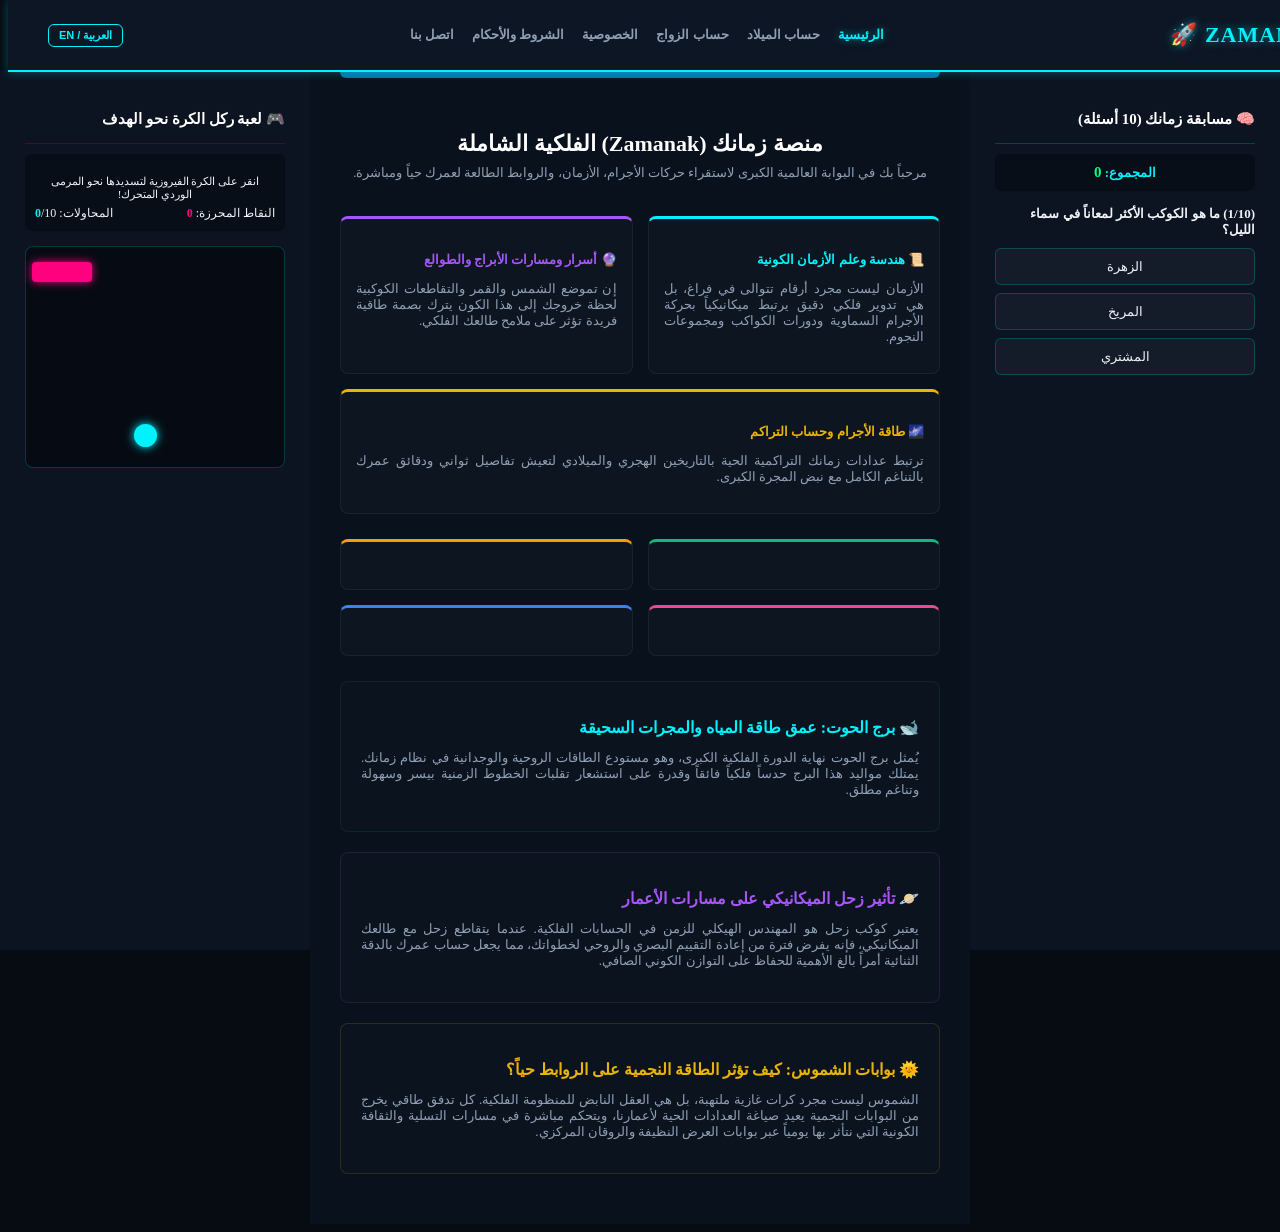
==== commit a40b062a: "Update index.html" ====
--- a/index.html
+++ b/index.html
@@ -3,16 +3,16 @@
 <head>
     <meta charset="UTF-8">
     <meta name="viewport" content="width=device-width, initial-scale=1.0">
-    <title>ZAMANAK - الرئيسية المصلحة بالكامل</title>
-    <!-- كسر كاش المتصفح بإصدار محدث وحاسم لثبات المعمارية -->
-    <link rel="stylesheet" href="style.css?v=1.3">
+    <title>ZAMANAK - المنظومة الفلكية الشاملة</title>
+    <!-- استدعاء فكرتك العبقرية لتقسيم التنسيق مع منع التخزين المؤقت -->
+    <link rel="stylesheet" href="layout.css?v=1.3">
+    <link rel="stylesheet" href="theme.css?v=1.3">
+    <link rel="stylesheet" href="components.css?v=1.3">
 </head>
 <body>
 
-    <!-- 🏛️ الترويسة العلوية الثابتة والمحجوزة هندسياً عبر كامل الشاشة (تظل ثابتة عند النزول) -->
     <header class="zamanak-navbar-fixed">
         <div class="nav-brand">ZAMANAK 🚀</div>
-        <!-- تبويبات مشروع زمانك السبعة الفلكية الرسمية والحقيقية الانتقال -->
         <nav class="nav-links-wrap">
             <a href="index.html" class="active">الرئيسية</a>
             <a href="birth.html">حساب الميلاد</a>
@@ -24,86 +24,61 @@
         <button id="langSwitcher" class="zamanak-btn" style="font-size:11px; padding:4px 10px;">العربية / EN</button>
     </header>
 
-    <!-- نظام الشبكة الحاسم خالي الأخطاء -->
     <div class="zamanak-grid-core">
         
-        <!-- 🧩 الجناح الأيسر: مسابقة الـ 10 أسئلة التفاعلية -->
         <div class="left-wing">
             <h3 id="leftWingTitle" style="font-size:15px; color:#fff;">🧠 مسابقة زمانك الفلكية</h3>
             <hr style="border:0; border-top:1px solid rgba(0,242,254,0.2); margin:10px 0;">
-            
             <div class="quiz-counters">
-                <span style="font-weight:bold; color:var(--neon-cyan);">المجموع: </span>
+                <span style="font-weight:bold; color:#00f2fe;">المجموع: </span>
                 <span id="liveQuizScore" style="color:#00ff87; font-weight:bold; font-size:15px;">0</span>
             </div>
-
             <div id="quizBox">
-                <p id="quizQuestionText" style="font-weight:600; font-size:13px; margin-bottom:10px; color:var(--text-main);"></p>
+                <p id="quizQuestionText" style="font-weight:600; font-size:13px; margin-bottom:10px;"></p>
                 <div id="quizOptionsContainer"></div>
             </div>
         </div>
 
-        <!-- 🚀 المحتوى المركزي الفخم: الكروت والمقالات الفلكية لملء الفراغ الكلي -->
         <div class="center-content">
             <div class="top-announcement" id="announcementText"></div>
-
             <section style="text-align:center; padding:10px 0;">
                 <h1 id="mainTitleText" style="font-size:22px; color:#fff; margin-bottom:8px;"></h1>
-                <p id="welcomeText" style="color:var(--text-muted); font-size:13px; max-width:600px; margin:0 auto;"></p>
+                <p id="welcomeText" style="color:#8fa0b5; font-size:13px; max-width:600px; margin:0 auto;"></p>
             </section>
 
-            <!-- صف الكروت الثلاثية المستقرة -->
             <div class="cards-row">
-                <div class="zamanak-card">
-                    <h4 id="c1Title" style="color:var(--neon-cyan); margin-bottom:6px;"></h4>
-                    <p id="c1Desc" style="color:var(--text-muted); text-align:justify;"></p>
-                </div>
-                <div class="zamanak-card" style="border-top-color: #a855f7;">
-                    <h4 id="c2Title" style="color:#a855f7; margin-bottom:6px;"></h4>
-                    <p id="c2Desc" style="color:var(--text-muted); text-align:justify;"></p>
-                </div>
-                <div class="zamanak-card" style="border-top-color: #eab308;">
-                    <h4 id="c3Title" style="color:#eab308; margin-bottom:6px;"></h4>
-                    <p id="c3Desc" style="color:var(--text-muted); text-align:justify;"></p>
-                </div>
+                <div class="zamanak-card"><h4 id="c1Title" style="color:#00f2fe; margin-bottom:6px;"></h4><p id="c1Desc" style="color:#8fa0b5; text-align:justify;"></p></div>
+                <div class="zamanak-card" style="border-top-color: #a855f7;"><h4 id="c2Title" style="color:#a855f7; margin-bottom:6px;"></h4><p id="c2Desc" style="color:#8fa0b5; text-align:justify;"></p></div>
+                <div class="zamanak-card" style="border-top-color: #eab308;"><h4 id="c3Title" style="color:#eab308; margin-bottom:6px;"></h4><p id="c3Desc" style="color:#8fa0b5; text-align:justify;"></p></div>
             </div>
 
-            <!-- المقالات الفلكية التخصصية الوفيرة -->
-            <div class="article-box">
-                <h3 id="art1TitleText"></h3>
-                <p id="art1BodyText" style="color:var(--text-muted); font-size:13px; text-align:justify;"></p>
+            <div class="cards-row">
+                <div class="zamanak-card" style="border-top-color: #10b981;"><h4 id="infoCard1Title" style="color:#10b981; margin-bottom:6px;"></h4><p id="infoCard1Desc" style="color:#8fa0b5; text-align:justify;"></p></div>
+                <div class="zamanak-card" style="border-top-color: #f59e0b;"><h4 id="infoCard2Title" style="color:#f59e0b; margin-bottom:6px;"></h4><p id="infoCard2Desc" style="color:#8fa0b5; text-align:justify;"></p></div>
+                <div class="zamanak-card" style="border-top-color: #ec4899;"><h4 id="infoCard3Title" style="color:#ec4899; margin-bottom:6px;"></h4><p id="infoCard3Desc" style="color:#8fa0b5; text-align:justify;"></p></div>
+                <div class="zamanak-card" style="border-top-color: #3b82f6;"><h4 id="infoCard4Title" style="color:#3b82f6; margin-bottom:6px;"></h4><p id="infoCard4Desc" style="color:#8fa0b5; text-align:justify;"></p></div>
             </div>
-            <div class="article-box" style="border-color: rgba(168, 85, 247, 0.15);">
-                <h3 id="art2TitleText" style="color:#a855f7;"></h3>
-                <p id="art2BodyText" style="color:var(--text-muted); font-size:13px; text-align:justify;"></p>
-            </div>
-            <div class="article-box" style="border-color: rgba(234, 179, 8, 0.15);">
-                <h3 id="art3TitleText" style="color:#eab308;"></h3>
-                <p id="art3BodyText" style="color:var(--text-muted); font-size:13px; text-align:justify;"></p>
-            </div>
+
+            <div class="article-box"><h3 id="art1TitleText"></h3><p id="art1BodyText" style="color:#8fa0b5; font-size:13px; text-align:justify;"></p></div>
+            <div class="article-box" style="border-color: rgba(168, 85, 247, 0.15);"><h3 id="art2TitleText" style="color:#a855f7;"></h3><p id="art2BodyText" style="color:#8fa0b5; font-size:13px; text-align:justify;"></p></div>
+            <div class="article-box" style="border-color: rgba(234, 179, 8, 0.15);"><h3 id="art3TitleText" style="color:#eab308;"></h3><p id="art3BodyText" style="color:#8fa0b5; font-size:13px; text-align:justify;"></p></div>
         </div>
 
-        <!-- 🎮 الجناح الأيمن: لعبة ركل الكرة الفلكية نحو الهدف (ذات نهاية محددة) -->
         <div class="right-wing">
             <h3 id="rightWingTitle" style="font-size:15px; color:#fff;">🎮 جناح التسلية وإنهاء الملل</h3>
             <hr style="border:0; border-top:1px solid rgba(255,0,127,0.2); margin:10px 0;">
-            
             <div class="game-counters">
                 <p id="clickActionText" style="font-size:11px; margin-bottom:5px;"></p>
                 <div style="display:flex; justify-content:space-between; font-size:12px; margin-top:5px;">
-                    <div><span id="scorePrefix">النقاط: </span><span id="liveGameScore" style="color:var(--neon-pink); font-weight:bold;">0</span></div>
-                    <div><span>المحاولات: </span><span id="gameShotsCount" style="color:var(--neon-cyan); font-weight:bold;">0</span>/10</div>
+                    <div><span id="scorePrefix">النقاط: </span><span id="liveGameScore" style="color:#ff007f; font-weight:bold;">0</span></div>
+                    <div><span>المحاولات: </span><span id="gameShotsCount" style="color:#00f2fe; font-weight:bold;">0</span>/10</div>
                 </div>
             </div>
-            
-            <!-- ميدان اللعبة الكونية الميكانيكية -->
             <div class="pitch-container" id="gamePitch">
                 <div class="astral-goal-post" id="goalPost"></div>
                 <div class="cosmic-ball" id="shootBall"></div>
             </div>
-            
-            <!-- لوحة إعلان انتهاء اللعبة المخفية تلقائياً -->
-            <div id="gameResultAlert" style="display:none; margin-top:12px; background:rgba(255,0,127,0.15); border:1px solid var(--neon-pink); padding:10px; border-radius:6px; text-align:center; font-size:12px;"></div>
+            <div id="gameResultAlert" style="display:none; margin-top:12px; background:rgba(255,0,127,0.15); border:1px solid #ff007f; padding:10px; border-radius:6px; text-align:center; font-size:12px;"></div>
         </div>
 
     </div>
--- a/layout.css
+++ b/layout.css
@@ -0,0 +1,80 @@
+/* --- جغرافية التقطيع الثلاثي والانسياب الهيدروليكي --- */
+.zamanak-grid-core {
+    display: flex;
+    flex-direction: row;
+    width: 100vw;
+    min-height: calc(100vh - 70px);
+}
+
+.left-wing {
+    width: 20%;
+    min-width: 260px;
+    padding: 25px;
+    height: calc(100vh - 70px);
+    position: sticky;
+    top: 70px;
+    overflow-y: auto;
+}
+
+.center-content {
+    flex: 1;
+    padding: 30px;
+    min-height: calc(100vh - 70px);
+}
+
+.right-wing {
+    width: 20%;
+    min-width: 260px;
+    padding: 25px;
+    height: calc(100vh - 70px);
+    position: sticky;
+    top: 70px;
+    overflow-y: auto;
+}
+
+/* 🏛️ الترويسة العلوية المطلقة والثابتة */
+.zamanak-navbar-fixed {
+    position: fixed;
+    top: 0;
+    left: 0;
+    width: 100vw;
+    height: 70px;
+    display: flex;
+    justify-content: space-between;
+    align-items: center;
+    padding: 0 40px;
+    z-index: 9999;
+}
+
+.nav-brand {
+    font-weight: 900;
+    font-size: 22px;
+    letter-spacing: 1px;
+}
+
+.nav-links-wrap {
+    display: flex;
+    gap: 18px;
+}
+
+.nav-links-wrap a {
+    text-decoration: none;
+    font-size: 13px;
+    font-weight: 600;
+}
+
+/* 📱 الرد على ملاحظتك: نزول الجوانب للأسفل عند ضيق الشاشة */
+@media (max-width: 1150px) {
+    .zamanak-grid-core {
+        flex-direction: column; /* تحويل الترتيب عمودياً لتنزل الأجنحة تلقائياً */
+    }
+    .left-wing, .right-wing {
+        width: 100% !important;
+        max-width: 100% !important;
+        min-width: 100% !important;
+        height: auto !important;
+        position: relative !important;
+        top: 0 !important;
+        border: none;
+    }
+}
--- a/theme.css
+++ b/theme.css
@@ -0,0 +1,28 @@
+/* --- السمة الفلكية العميقة لمنع الارتداد البصري --- */
+body {
+    background-color: #070b12;
+    color: #f0f4f8;
+}
+
+.zamanak-navbar-fixed {
+    background: #0d1625;
+    border-bottom: 2px solid #00f2fe;
+    box-shadow: 0 0 10px rgba(0, 242, 254, 0.3);
+}
+
+.nav-brand, .nav-links-wrap a.active {
+    color: #00f2fe;
+    text-shadow: 0 0 8px rgba(0, 242, 254, 0.5);
+}
+
+.nav-links-wrap a {
+    color: #8fa0b5;
+}
+
+.left-wing, .right-wing {
+    background: rgba(13, 22, 37, 0.85);
+}
+
+.center-content {
+    background: rgba(10, 17, 30, 0.95);
+}
--- a/components.css
+++ b/components.css
@@ -0,0 +1,117 @@
+/* --- الكروت والمقالات ومكونات اللعب --- */
+.top-announcement {
+    background: #0076a3;
+    color: #fff;
+    padding: 12px;
+    text-align: center;
+    border-radius: 6px;
+    margin-bottom: 25px;
+    font-weight: bold;
+    font-size: 13px;
+}
+
+.cards-row {
+    display: flex;
+    gap: 15px;
+    margin: 25px 0;
+    flex-wrap: wrap;
+}
+
+.zamanak-card {
+    flex: 1;
+    min-width: 180px;
+    background: rgba(255, 255, 255, 0.02);
+    border: 1px solid rgba(255, 255, 255, 0.06);
+    border-top: 3px solid #00f2fe;
+    border-radius: 8px;
+    padding: 15px;
+    font-size: 13px;
+}
+
+.article-box {
+    background: rgba(255, 255, 255, 0.01);
+    border: 1px solid rgba(0, 242, 254, 0.08);
+    border-radius: 8px;
+    padding: 20px;
+    margin-bottom: 20px;
+}
+
+.article-box h3 {
+    color: #00f2fe;
+    margin-bottom: 8px;
+    font-size: 16px;
+}
+
+.quiz-counters, .game-counters {
+    background: rgba(0, 0, 0, 0.3);
+    padding: 10px;
+    border-radius: 6px;
+    margin-bottom: 15px;
+    text-align: center;
+    font-size: 13px;
+}
+
+.btn-option {
+    display: block;
+    width: 100%;
+    background: rgba(255, 255, 255, 0.04);
+    border: 1px solid rgba(0, 242, 254, 0.2);
+    color: #f0f4f8;
+    padding: 10px;
+    margin: 8px 0;
+    border-radius: 6px;
+    cursor: pointer;
+    font-size: 13px;
+}
+
+.btn-option:hover {
+    background: #00f2fe;
+    color: #070b12;
+}
+
+.zamanak-btn {
+    background: transparent;
+    border: 1px solid #00f2fe;
+    color: #00f2fe;
+    padding: 8px 12px;
+    border-radius: 6px;
+    cursor: pointer;
+    font-weight: bold;
+}
+
+/* --- ⚽ ميدان اللعبة المطور هندسياً وحراً للخروج --- */
+.pitch-container {
+    background: rgba(0,0,0,0.4);
+    border: 1px solid rgba(0, 242, 254, 0.2);
+    border-radius: 8px;
+    height: 220px;
+    position: relative;
+    /* نتحكم بالـ overflow ديناميكياً بالجافا سكريبت للسماح بخروج الكرة */
+    overflow: visible; 
+    margin-top: 15px;
+}
+
+.astral-goal-post {
+    width: 60px;
+    height: 20px;
+    background: #ff007f;
+    border-radius: 4px;
+    box-shadow: 0 0 8px #ff007f;
+    position: absolute;
+    top: 15px;
+    left: 90px;
+    z-index: 10;
+}
+
+.cosmic-ball {
+    width: 23px;
+    height: 23px;
+    background: #00f2fe;
+    border-radius: 50%;
+    box-shadow: 0 0 10px #00f2fe;
+    position: absolute;
+    bottom: 20px;
+    left: 108px;
+    cursor: pointer;
+    z-index: 20;
+}
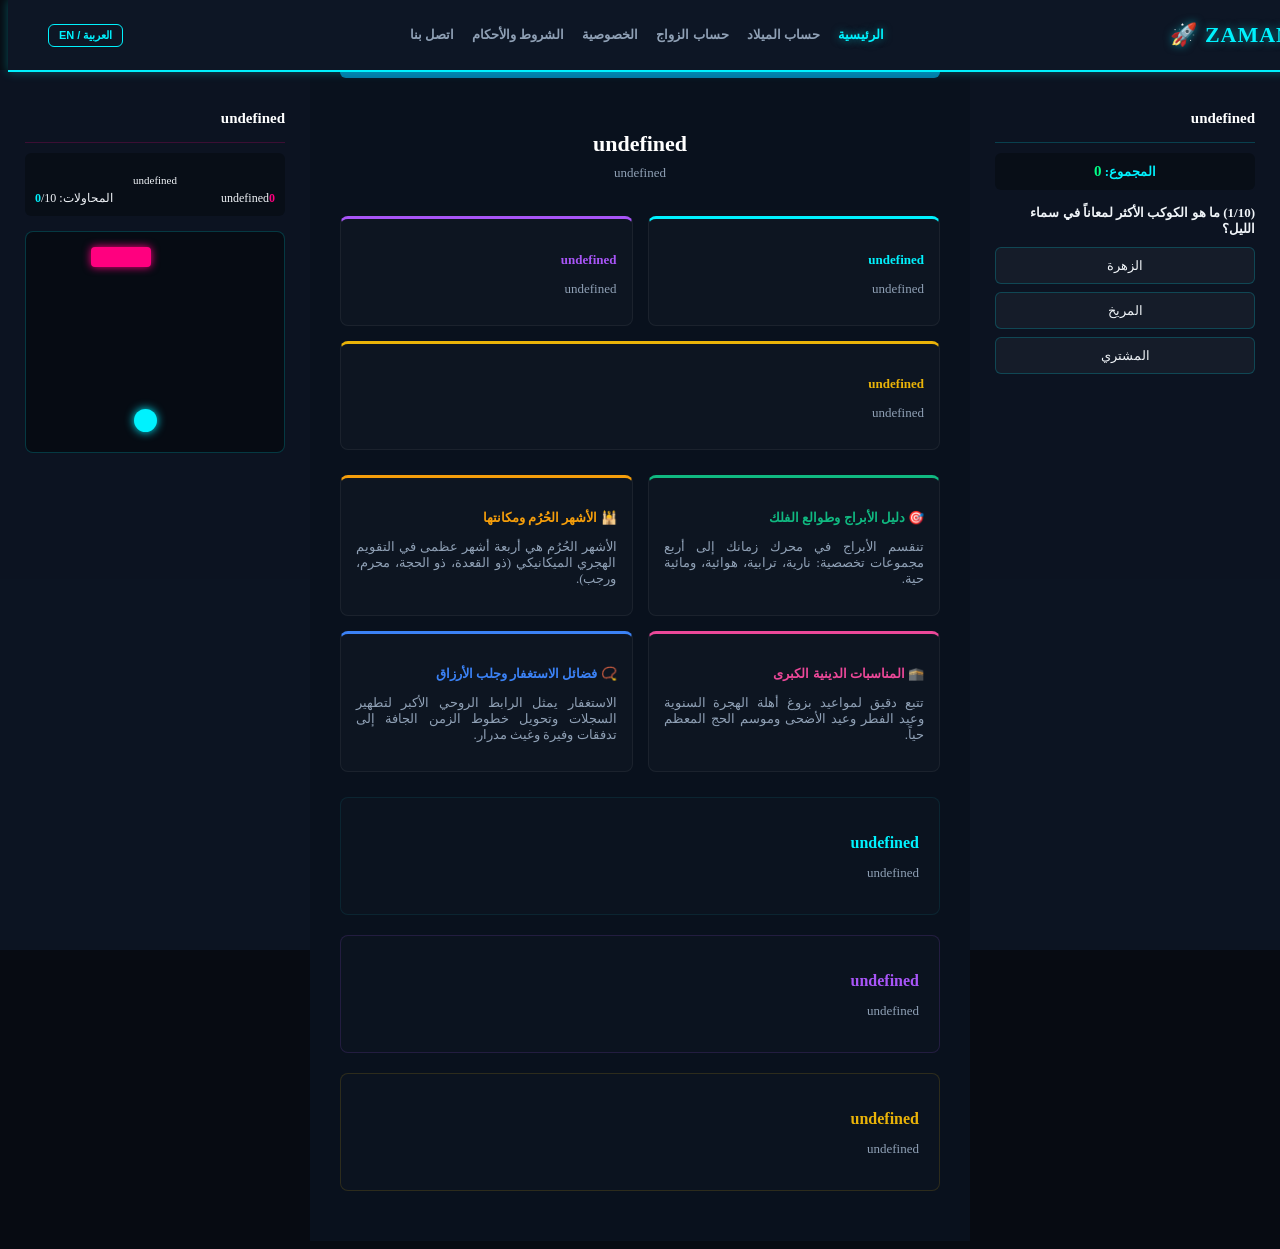
==== commit ec10c029: "Update index.html" ====
--- a/index.html
+++ b/index.html
@@ -4,18 +4,19 @@
     <meta charset="UTF-8">
     <meta name="viewport" content="width=device-width, initial-scale=1.0">
     <title>ZAMANAK - المنظومة الفلكية الشاملة</title>
-    <!-- استدعاء فكرتك العبقرية لتقسيم التنسيق مع منع التخزين المؤقت -->
-    <link rel="stylesheet" href="layout.css?v=1.3">
-    <link rel="stylesheet" href="theme.css?v=1.3">
-    <link rel="stylesheet" href="components.css?v=1.3">
+    <!-- استدعاء ملفات التنسيق الثلاثة المقسمة بناء على فكرتك العبقرية -->
+    <link rel="stylesheet" href="layout.css?v=1.5">
+    <link rel="stylesheet" href="theme.css?v=1.5">
+    <link rel="stylesheet" href="components.css?v=1.5">
 </head>
 <body>
 
+    <!-- 🏛️ الترويسة العلوية الثابتة والمحجوزة عبر كامل الشاشة -->
     <header class="zamanak-navbar-fixed">
         <div class="nav-brand">ZAMANAK 🚀</div>
         <nav class="nav-links-wrap">
             <a href="index.html" class="active">الرئيسية</a>
-            <a href="birth.html">حساب الميلاد</a>
+            <a href="birthday.html">حساب الميلاد</a>
             <a href="marriage.html">حساب الزواج</a>
             <a href="privacy.html">الخصوصية</a>
             <a href="terms.html">الشروط والأحكام</a>
@@ -24,8 +25,10 @@
         <button id="langSwitcher" class="zamanak-btn" style="font-size:11px; padding:4px 10px;">العربية / EN</button>
     </header>
 
+    <!-- نظام الشبكة الحاسم خالي الأخطاء لجمع الأقسام الثلاثة متجاورة -->
     <div class="zamanak-grid-core">
         
+        <!-- 🧩 1. الجناح الأيسر: مسابقة الـ 10 أسئلة التفاعلية -->
         <div class="left-wing">
             <h3 id="leftWingTitle" style="font-size:15px; color:#fff;">🧠 مسابقة زمانك الفلكية</h3>
             <hr style="border:0; border-top:1px solid rgba(0,242,254,0.2); margin:10px 0;">
@@ -39,19 +42,23 @@
             </div>
         </div>
 
+        <!-- 🚀 2. المحتوى المركزي الفخم: الكروت والمقالات الفلكية الوفيرة لملء الفراغ الكلي -->
         <div class="center-content">
             <div class="top-announcement" id="announcementText"></div>
+            
             <section style="text-align:center; padding:10px 0;">
                 <h1 id="mainTitleText" style="font-size:22px; color:#fff; margin-bottom:8px;"></h1>
                 <p id="welcomeText" style="color:#8fa0b5; font-size:13px; max-width:600px; margin:0 auto;"></p>
             </section>
 
+            <!-- صف الكروت الثلاثية المستقرة -->
             <div class="cards-row">
                 <div class="zamanak-card"><h4 id="c1Title" style="color:#00f2fe; margin-bottom:6px;"></h4><p id="c1Desc" style="color:#8fa0b5; text-align:justify;"></p></div>
                 <div class="zamanak-card" style="border-top-color: #a855f7;"><h4 id="c2Title" style="color:#a855f7; margin-bottom:6px;"></h4><p id="c2Desc" style="color:#8fa0b5; text-align:justify;"></p></div>
                 <div class="zamanak-card" style="border-top-color: #eab308;"><h4 id="c3Title" style="color:#eab308; margin-bottom:6px;"></h4><p id="c3Desc" style="color:#8fa0b5; text-align:justify;"></p></div>
             </div>
 
+            <!-- صف البطاقات الإضافية الأربعة الإيمانية والتعريفية -->
             <div class="cards-row">
                 <div class="zamanak-card" style="border-top-color: #10b981;"><h4 id="infoCard1Title" style="color:#10b981; margin-bottom:6px;"></h4><p id="infoCard1Desc" style="color:#8fa0b5; text-align:justify;"></p></div>
                 <div class="zamanak-card" style="border-top-color: #f59e0b;"><h4 id="infoCard2Title" style="color:#f59e0b; margin-bottom:6px;"></h4><p id="infoCard2Desc" style="color:#8fa0b5; text-align:justify;"></p></div>
@@ -59,18 +66,20 @@
                 <div class="zamanak-card" style="border-top-color: #3b82f6;"><h4 id="infoCard4Title" style="color:#3b82f6; margin-bottom:6px;"></h4><p id="infoCard4Desc" style="color:#8fa0b5; text-align:justify;"></p></div>
             </div>
 
+            <!-- المقالات التخصصية لملء النصف الفارغ بانتظام دقيق -->
             <div class="article-box"><h3 id="art1TitleText"></h3><p id="art1BodyText" style="color:#8fa0b5; font-size:13px; text-align:justify;"></p></div>
             <div class="article-box" style="border-color: rgba(168, 85, 247, 0.15);"><h3 id="art2TitleText" style="color:#a855f7;"></h3><p id="art2BodyText" style="color:#8fa0b5; font-size:13px; text-align:justify;"></p></div>
             <div class="article-box" style="border-color: rgba(234, 179, 8, 0.15);"><h3 id="art3TitleText" style="color:#eab308;"></h3><p id="art3BodyText" style="color:#8fa0b5; font-size:13px; text-align:justify;"></p></div>
         </div>
 
+        <!-- 🎮 3. الجناح الأيمن: لعبة تسديد الكرة نحو الهدف ذات النهاية والفيزياء الحرة -->
         <div class="right-wing">
             <h3 id="rightWingTitle" style="font-size:15px; color:#fff;">🎮 جناح التسلية وإنهاء الملل</h3>
             <hr style="border:0; border-top:1px solid rgba(255,0,127,0.2); margin:10px 0;">
             <div class="game-counters">
                 <p id="clickActionText" style="font-size:11px; margin-bottom:5px;"></p>
                 <div style="display:flex; justify-content:space-between; font-size:12px; margin-top:5px;">
-                    <div><span id="scorePrefix">النقاط: </span><span id="liveGameScore" style="color:#ff007f; font-weight:bold;">0</span></div>
+                    <div><span id="scorePrefix">الأهداف: </span><span id="liveGameScore" style="color:#ff007f; font-weight:bold;">0</span></div>
                     <div><span>المحاولات: </span><span id="gameShotsCount" style="color:#00f2fe; font-weight:bold;">0</span>/10</div>
                 </div>
             </div>
@@ -83,6 +92,8 @@
 
     </div>
 
-    <script src="script.js"></script>
+    <!-- استدعاء ملفات جافا سكريبت المقسمة والنظيفة -->
+    <script src="translations.js?v=1.5"></script>
+    <script src="script.js?v=1.5"></script>
 </body>
 </html>
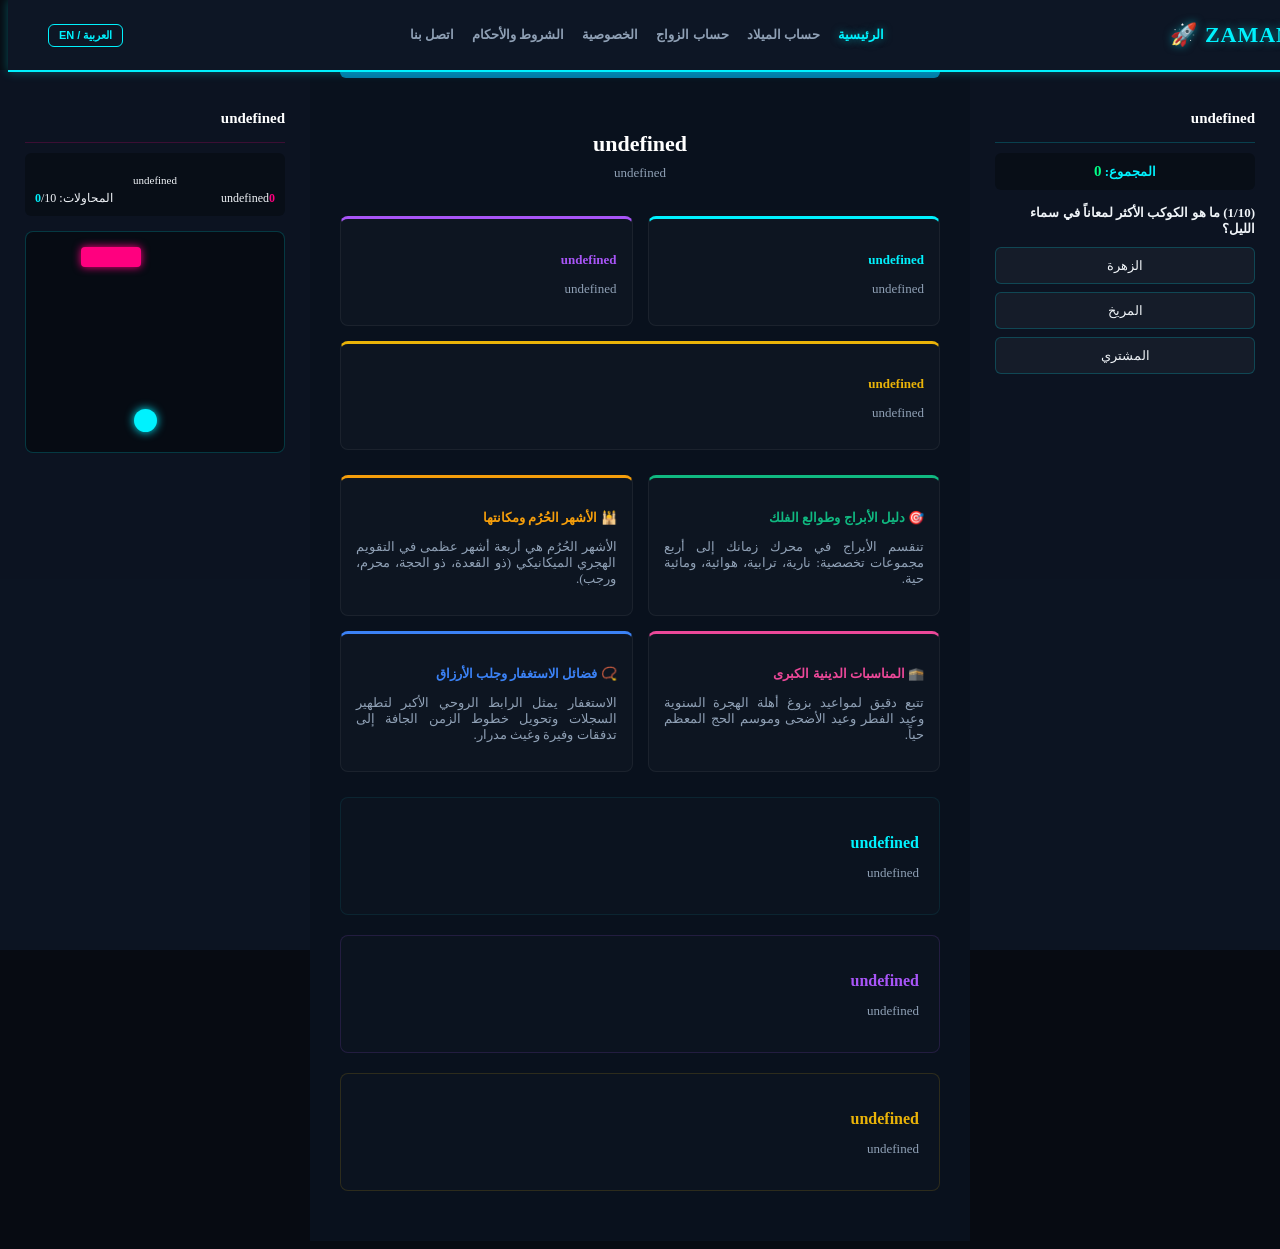
==== commit 0d79080d: "Update index.html" ====
--- a/index.html
+++ b/index.html
@@ -5,9 +5,10 @@
     <meta name="viewport" content="width=device-width, initial-scale=1.0">
     <title>ZAMANAK - المنظومة الفلكية الشاملة</title>
     <!-- استدعاء ملفات التنسيق الثلاثة المقسمة بناء على فكرتك العبقرية -->
-    <link rel="stylesheet" href="layout.css?v=1.5">
-    <link rel="stylesheet" href="theme.css?v=1.5">
-    <link rel="stylesheet" href="components.css?v=1.5">
+    <link rel="stylesheet" href="layout.css?v=1.6">
+    <link rel="stylesheet" href="theme.css?v=1.6">
+    <link rel="stylesheet" href="components.css?v=1.6">
+
 </head>
 <body>
 
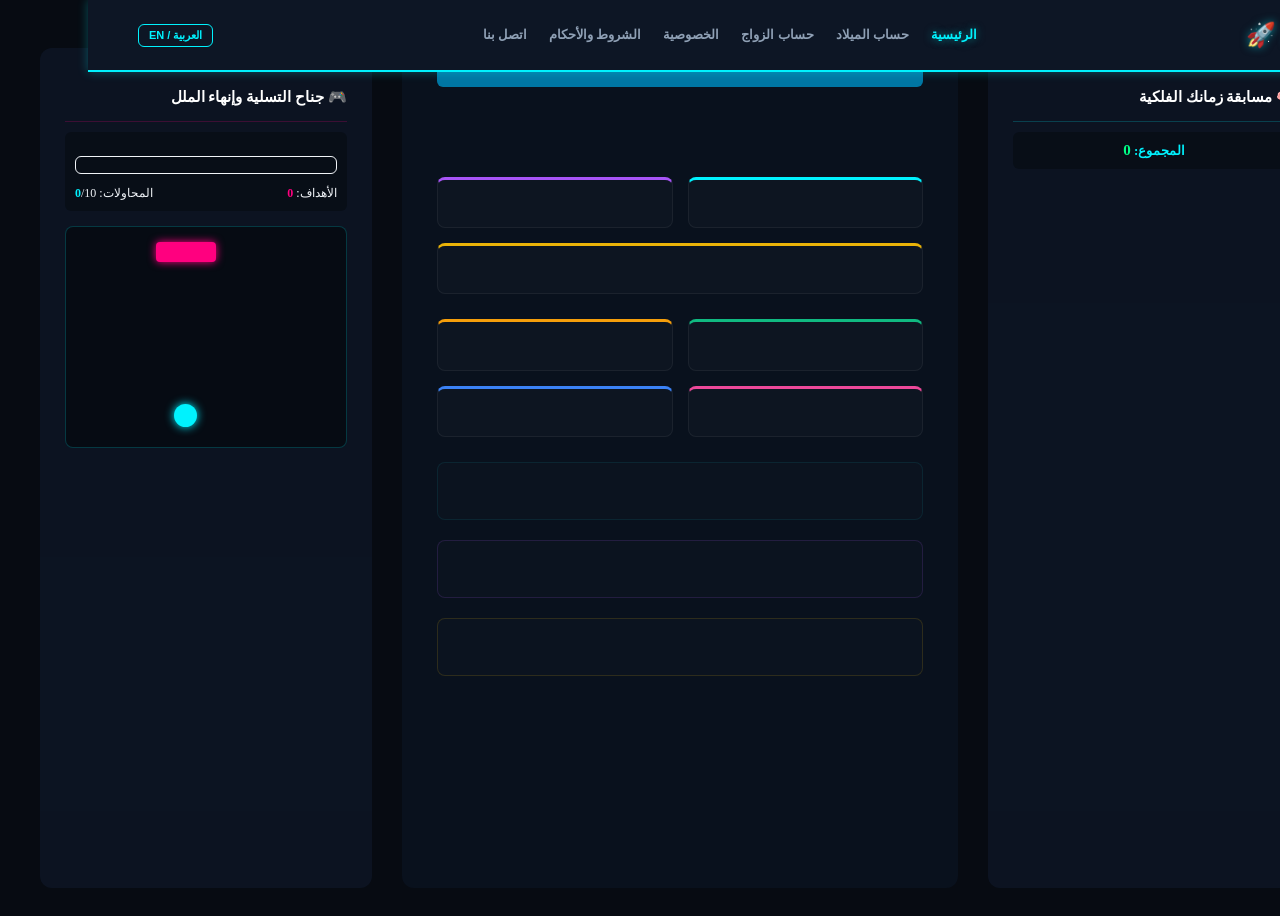
==== commit 20743e34: "Update index.html" ====
--- a/index.html
+++ b/index.html
@@ -4,11 +4,10 @@
     <meta charset="UTF-8">
     <meta name="viewport" content="width=device-width, initial-scale=1.0">
     <title>ZAMANAK - المنظومة الفلكية الشاملة</title>
-    <!-- استدعاء ملفات التنسيق الثلاثة المقسمة بناء على فكرتك العبقرية -->
-    <link rel="stylesheet" href="layout.css?v=1.6">
-    <link rel="stylesheet" href="theme.css?v=1.6">
-    <link rel="stylesheet" href="components.css?v=1.6">
-
+    <!-- استدعاء ملفات التنسيق الفاخرة والمقسمة مع علامة التحديث للإسقاط الفوري للكاش -->
+    <link rel="stylesheet" href="layout.css?v=1.7">
+    <link rel="stylesheet" href="theme.css?v=1.7">
+    <link rel="stylesheet" href="components.css?v=1.7">
 </head>
 <body>
 
@@ -26,7 +25,7 @@
         <button id="langSwitcher" class="zamanak-btn" style="font-size:11px; padding:4px 10px;">العربية / EN</button>
     </header>
 
-    <!-- نظام الشبكة الحاسم خالي الأخطاء لجمع الأقسام الثلاثة متجاورة -->
+    <!-- نظام الشبكة الحاسم خالي الأخطاء لجمع الأقسام الثلاثة متجاورة بالبادنج الجديد -->
     <div class="zamanak-grid-core">
         
         <!-- 🧩 1. الجناح الأيسر: مسابقة الـ 10 أسئلة التفاعلية -->
@@ -38,7 +37,7 @@
                 <span id="liveQuizScore" style="color:#00ff87; font-weight:bold; font-size:15px;">0</span>
             </div>
             <div id="quizBox">
-                <p id="quizQuestionText" style="font-weight:600; font-size:13px; margin-bottom:10px;"></p>
+                <p id="quizQuestionText" style="font-weight:600; font-size:13px; margin-bottom:10px; color:#fff;"></p>
                 <div id="quizOptionsContainer"></div>
             </div>
         </div>
@@ -48,8 +47,8 @@
             <div class="top-announcement" id="announcementText"></div>
             
             <section style="text-align:center; padding:10px 0;">
-                <h1 id="mainTitleText" style="font-size:22px; color:#fff; margin-bottom:8px;"></h1>
-                <p id="welcomeText" style="color:#8fa0b5; font-size:13px; max-width:600px; margin:0 auto;"></p>
+                <h1 id="mainTitleText" style="font-size:24px; color:#fff; margin-bottom:10px;"></h1>
+                <p id="welcomeText" style="color:#8fa0b5; font-size:14px; max-width:600px; margin:0 auto;"></p>
             </section>
 
             <!-- صف الكروت الثلاثية المستقرة -->
@@ -69,21 +68,27 @@
 
             <!-- المقالات التخصصية لملء النصف الفارغ بانتظام دقيق -->
             <div class="article-box"><h3 id="art1TitleText"></h3><p id="art1BodyText" style="color:#8fa0b5; font-size:13px; text-align:justify;"></p></div>
-            <div class="article-box" style="border-color: rgba(168, 85, 247, 0.15);"><h3 id="art2TitleText" style="color:#a855f7;"></h3><p id="art2BodyText" style="color:#8fa0b5; font-size:13px; text-align:justify;"></p></div>
-            <div class="article-box" style="border-color: rgba(234, 179, 8, 0.15);"><h3 id="art3TitleText" style="color:#eab308;"></h3><p id="art3BodyText" style="color:#8fa0b5; font-size:13px; text-align:justify;"></p></div>
+            <div class="article-box" style="border-color: rgba(168, 85, 247, 0.15);"><h3 id="art2TitleText"></h3><p id="art2BodyText" style="color:#8fa0b5; font-size:13px; text-align:justify;"></p></div>
+            <div class="article-box" style="border-color: rgba(234, 179, 8, 0.15);"><h3 id="art3TitleText"></h3><p id="art3BodyText" style="color:#8fa0b5; font-size:13px; text-align:justify;"></p></div>
         </div>
 
-        <!-- 🎮 3. الجناح الأيمن: لعبة تسديد الكرة نحو الهدف ذات النهاية والفيزياء الحرة -->
+        <!-- 🎮 3. الجناح الأيمن: لعبة ضرب الكرة نحو الهدف مع زر إيقاف وتشغيل ميكانيكي لمنع الإزعاج البصري -->
         <div class="right-wing">
             <h3 id="rightWingTitle" style="font-size:15px; color:#fff;">🎮 جناح التسلية وإنهاء الملل</h3>
             <hr style="border:0; border-top:1px solid rgba(255,0,127,0.2); margin:10px 0;">
+            
             <div class="game-counters">
-                <p id="clickActionText" style="font-size:11px; margin-bottom:5px;"></p>
-                <div style="display:flex; justify-content:space-between; font-size:12px; margin-top:5px;">
+                <p id="clickActionText" style="font-size:11px; margin-bottom:8px; color:#8fa0b5;"></p>
+                
+                <!-- زر تشغيل/إيقاف اللعبة الميكانيكي الفاخر بناءً على طلبك الصارم -->
+                <button id="gameToggleBtn" class="zamanak-btn" style="width:100%; margin-bottom:12px; font-size:11px; border-color:var(--neon-pink); color:var(--neon-pink);"></button>
+                
+                <div style="display:flex; justify-content:space-between; font-size:12px;">
                     <div><span id="scorePrefix">الأهداف: </span><span id="liveGameScore" style="color:#ff007f; font-weight:bold;">0</span></div>
                     <div><span>المحاولات: </span><span id="gameShotsCount" style="color:#00f2fe; font-weight:bold;">0</span>/10</div>
                 </div>
             </div>
+            
             <div class="pitch-container" id="gamePitch">
                 <div class="astral-goal-post" id="goalPost"></div>
                 <div class="cosmic-ball" id="shootBall"></div>
@@ -93,8 +98,7 @@
 
     </div>
 
-    <!-- استدعاء ملفات جافا سكريبت المقسمة والنظيفة -->
-    <script src="translations.js?v=1.5"></script>
-    <script src="script.js?v=1.5"></script>
+    <!-- استدعاء ملف تشغيل واحد مشفر داخلياً بالكامل لمنع انفصال التراجم والتخلص من الـ undefined -->
+    <script src="script.js?v=1.7"></script>
 </body>
 </html>
--- a/layout.css
+++ b/layout.css
@@ -1,35 +1,40 @@
-/* --- جغرافية التقطيع الثلاثي والانسياب الهيدروليكي --- */
+/* --- جغرافية التقطيع الثلاثي الصارمة مع المسافات الآمنة --- */
 .zamanak-grid-core {
     display: flex;
     flex-direction: row;
     width: 100vw;
     min-height: calc(100vh - 70px);
+    padding: 20px 40px; /* بادنج أمان ميكانيكي لمنع التصاق الأطراف */
+    gap: 30px; /* مسافة فاصلة مريحة للعين بين الأجنحة والمنتصف */
 }
 
 .left-wing {
-    width: 20%;
-    min-width: 260px;
+    width: 22%;
+    min-width: 270px;
     padding: 25px;
-    height: calc(100vh - 70px);
+    height: calc(100vh - 110px);
     position: sticky;
-    top: 70px;
+    top: 90px;
     overflow-y: auto;
+    border-radius: 12px;
 }
 
 .center-content {
     flex: 1;
-    padding: 30px;
-    min-height: calc(100vh - 70px);
+    padding: 35px; /* مسافة داخلية دسمة لروقان قراءة المقالات */
+    min-height: calc(100vh - 110px);
+    border-radius: 12px;
 }
 
 .right-wing {
-    width: 20%;
-    min-width: 260px;
+    width: 22%;
+    min-width: 270px;
     padding: 25px;
-    height: calc(100vh - 70px);
+    height: calc(100vh - 110px);
     position: sticky;
-    top: 70px;
+    top: 90px;
     overflow-y: auto;
+    border-radius: 12px;
 }
 
 /* 🏛️ الترويسة العلوية المطلقة والثابتة */
@@ -42,19 +47,19 @@
     display: flex;
     justify-content: space-between;
     align-items: center;
-    padding: 0 40px;
+    padding: 0 50px; /* مسافة أمان لأطراف الترويسة */
     z-index: 9999;
 }
 
 .nav-brand {
     font-weight: 900;
-    font-size: 22px;
+    font-size: 24px;
     letter-spacing: 1px;
 }
 
 .nav-links-wrap {
     display: flex;
-    gap: 18px;
+    gap: 22px;
 }
 
 .nav-links-wrap a {
@@ -63,10 +68,11 @@
     font-weight: 600;
 }
 
-/* 📱 الرد على ملاحظتك: نزول الجوانب للأسفل عند ضيق الشاشة */
+/* 📱 هيدروليك تكيفي ميكانيكي للشاشات الصغيرة */
 @media (max-width: 1150px) {
     .zamanak-grid-core {
-        flex-direction: column; /* تحويل الترتيب عمودياً لتنزل الأجنحة تلقائياً */
+        flex-direction: column;
+        padding: 20px;
     }
     .left-wing, .right-wing {
         width: 100% !important;
@@ -75,6 +81,5 @@
         height: auto !important;
         position: relative !important;
         top: 0 !important;
-        border: none;
     }
 }
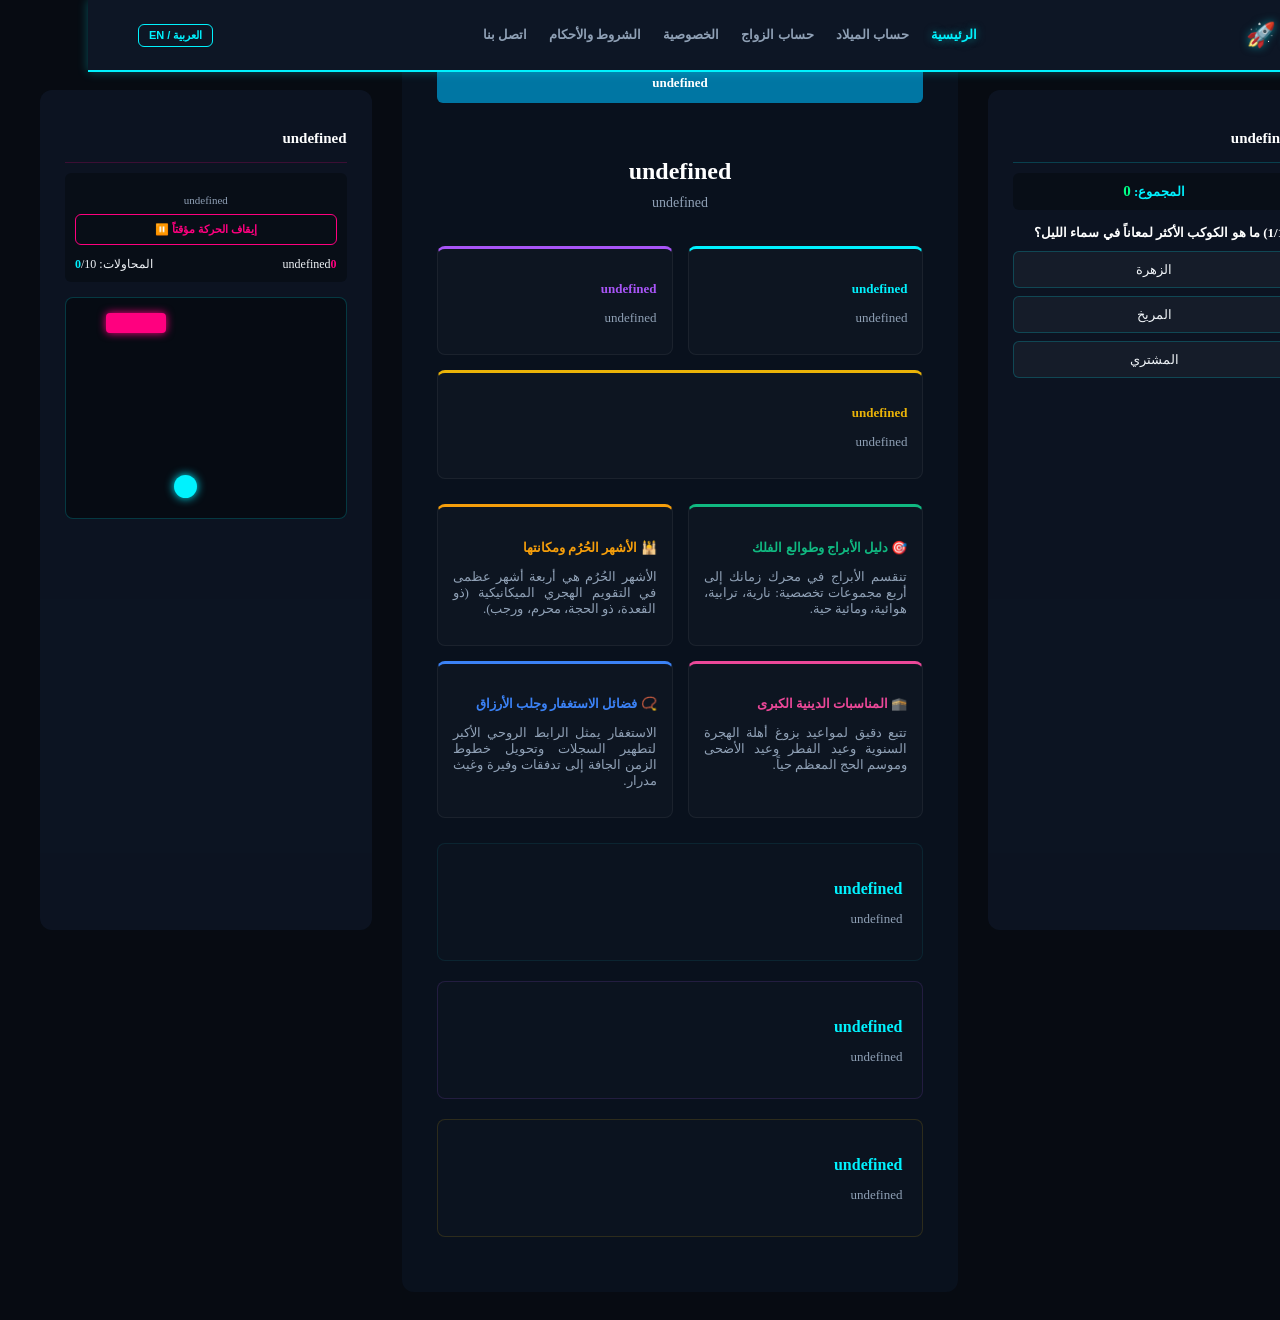
==== commit ec20604c: "Update index.html" ====
--- a/index.html
+++ b/index.html
@@ -4,14 +4,13 @@
     <meta charset="UTF-8">
     <meta name="viewport" content="width=device-width, initial-scale=1.0">
     <title>ZAMANAK - المنظومة الفلكية الشاملة</title>
-    <!-- استدعاء ملفات التنسيق الفاخرة والمقسمة مع علامة التحديث للإسقاط الفوري للكاش -->
-    <link rel="stylesheet" href="layout.css?v=1.7">
-    <link rel="stylesheet" href="theme.css?v=1.7">
-    <link rel="stylesheet" href="components.css?v=1.7">
+    <link rel="stylesheet" href="layout.css?v=1.8">
+    <link rel="stylesheet" href="theme.css?v=1.8">
+    <link rel="stylesheet" href="components.css?v=1.8">
 </head>
 <body>
 
-    <!-- 🏛️ الترويسة العلوية الثابتة والمحجوزة عبر كامل الشاشة -->
+    <!-- الترويسة العلوية الثابتة -->
     <header class="zamanak-navbar-fixed">
         <div class="nav-brand">ZAMANAK 🚀</div>
         <nav class="nav-links-wrap">
@@ -25,10 +24,9 @@
         <button id="langSwitcher" class="zamanak-btn" style="font-size:11px; padding:4px 10px;">العربية / EN</button>
     </header>
 
-    <!-- نظام الشبكة الحاسم خالي الأخطاء لجمع الأقسام الثلاثة متجاورة بالبادنج الجديد -->
     <div class="zamanak-grid-core">
         
-        <!-- 🧩 1. الجناح الأيسر: مسابقة الـ 10 أسئلة التفاعلية -->
+        <!-- الجناح الأيسر: مسابقة الـ 10 أسئلة التفاعلية -->
         <div class="left-wing">
             <h3 id="leftWingTitle" style="font-size:15px; color:#fff;">🧠 مسابقة زمانك الفلكية</h3>
             <hr style="border:0; border-top:1px solid rgba(0,242,254,0.2); margin:10px 0;">
@@ -42,7 +40,7 @@
             </div>
         </div>
 
-        <!-- 🚀 2. المحتوى المركزي الفخم: الكروت والمقالات الفلكية الوفيرة لملء الفراغ الكلي -->
+        <!-- المحتوى المركزي الفخم: الكروت والمقالات الفلكية -->
         <div class="center-content">
             <div class="top-announcement" id="announcementText"></div>
             
@@ -66,29 +64,24 @@
                 <div class="zamanak-card" style="border-top-color: #3b82f6;"><h4 id="infoCard4Title" style="color:#3b82f6; margin-bottom:6px;"></h4><p id="infoCard4Desc" style="color:#8fa0b5; text-align:justify;"></p></div>
             </div>
 
-            <!-- المقالات التخصصية لملء النصف الفارغ بانتظام دقيق -->
+            <!-- المقالات التخصصية لملء النصف الفارغ -->
             <div class="article-box"><h3 id="art1TitleText"></h3><p id="art1BodyText" style="color:#8fa0b5; font-size:13px; text-align:justify;"></p></div>
             <div class="article-box" style="border-color: rgba(168, 85, 247, 0.15);"><h3 id="art2TitleText"></h3><p id="art2BodyText" style="color:#8fa0b5; font-size:13px; text-align:justify;"></p></div>
             <div class="article-box" style="border-color: rgba(234, 179, 8, 0.15);"><h3 id="art3TitleText"></h3><p id="art3BodyText" style="color:#8fa0b5; font-size:13px; text-align:justify;"></p></div>
         </div>
 
-        <!-- 🎮 3. الجناح الأيمن: لعبة ضرب الكرة نحو الهدف مع زر إيقاف وتشغيل ميكانيكي لمنع الإزعاج البصري -->
+        <!-- الجناح الأيمن: لعبة ضرب الكرة نحو الهدف -->
         <div class="right-wing">
             <h3 id="rightWingTitle" style="font-size:15px; color:#fff;">🎮 جناح التسلية وإنهاء الملل</h3>
             <hr style="border:0; border-top:1px solid rgba(255,0,127,0.2); margin:10px 0;">
-            
             <div class="game-counters">
                 <p id="clickActionText" style="font-size:11px; margin-bottom:8px; color:#8fa0b5;"></p>
-                
-                <!-- زر تشغيل/إيقاف اللعبة الميكانيكي الفاخر بناءً على طلبك الصارم -->
-                <button id="gameToggleBtn" class="zamanak-btn" style="width:100%; margin-bottom:12px; font-size:11px; border-color:var(--neon-pink); color:var(--neon-pink);"></button>
-                
+                <button id="gameToggleBtn" class="zamanak-btn" style="width:100%; margin-bottom:12px; font-size:11px;"></button>
                 <div style="display:flex; justify-content:space-between; font-size:12px;">
                     <div><span id="scorePrefix">الأهداف: </span><span id="liveGameScore" style="color:#ff007f; font-weight:bold;">0</span></div>
                     <div><span>المحاولات: </span><span id="gameShotsCount" style="color:#00f2fe; font-weight:bold;">0</span>/10</div>
                 </div>
             </div>
-            
             <div class="pitch-container" id="gamePitch">
                 <div class="astral-goal-post" id="goalPost"></div>
                 <div class="cosmic-ball" id="shootBall"></div>
@@ -98,7 +91,7 @@
 
     </div>
 
-    <!-- استدعاء ملف تشغيل واحد مشفر داخلياً بالكامل لمنع انفصال التراجم والتخلص من الـ undefined -->
-    <script src="script.js?v=1.7"></script>
+    <!-- استدعاء ملف تشغيل الجافا سكريبت الموحد والمطابق للمعرفات -->
+    <script src="script.js?v=1.8"></script>
 </body>
 </html>
